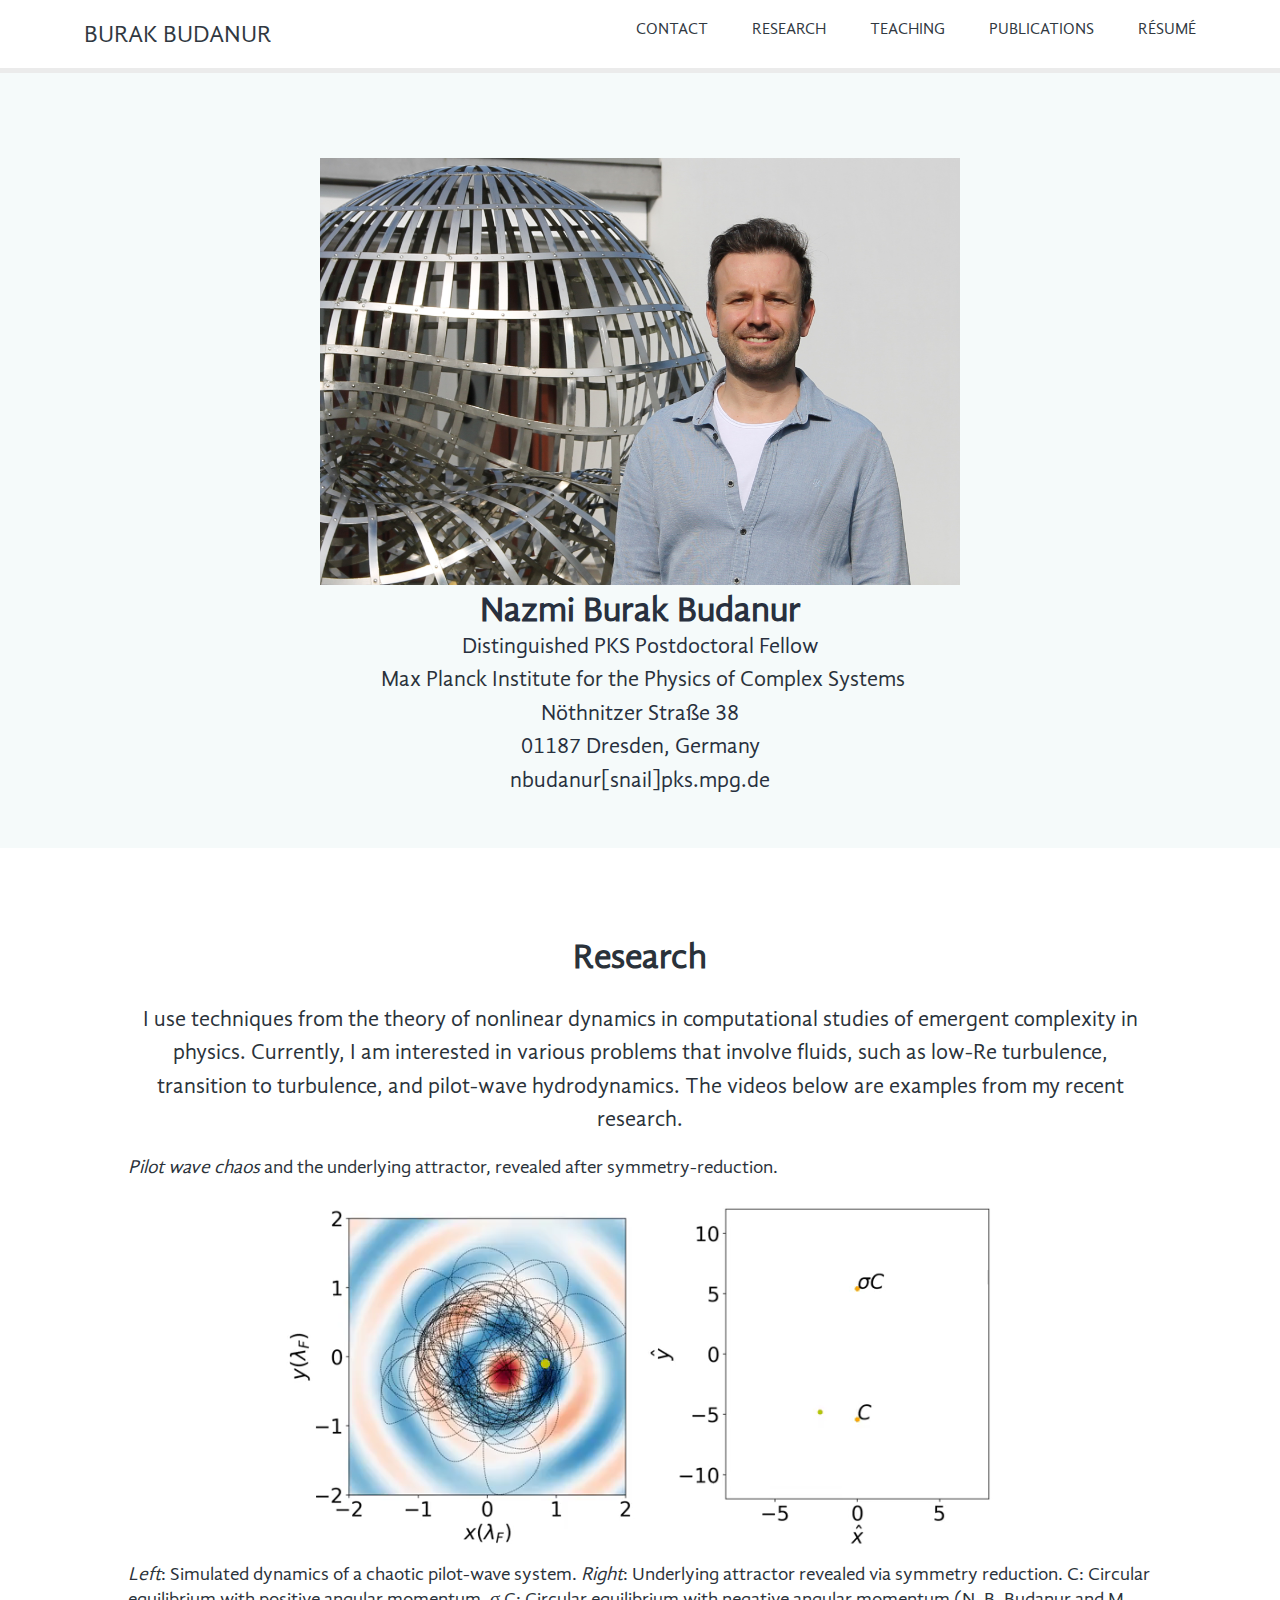
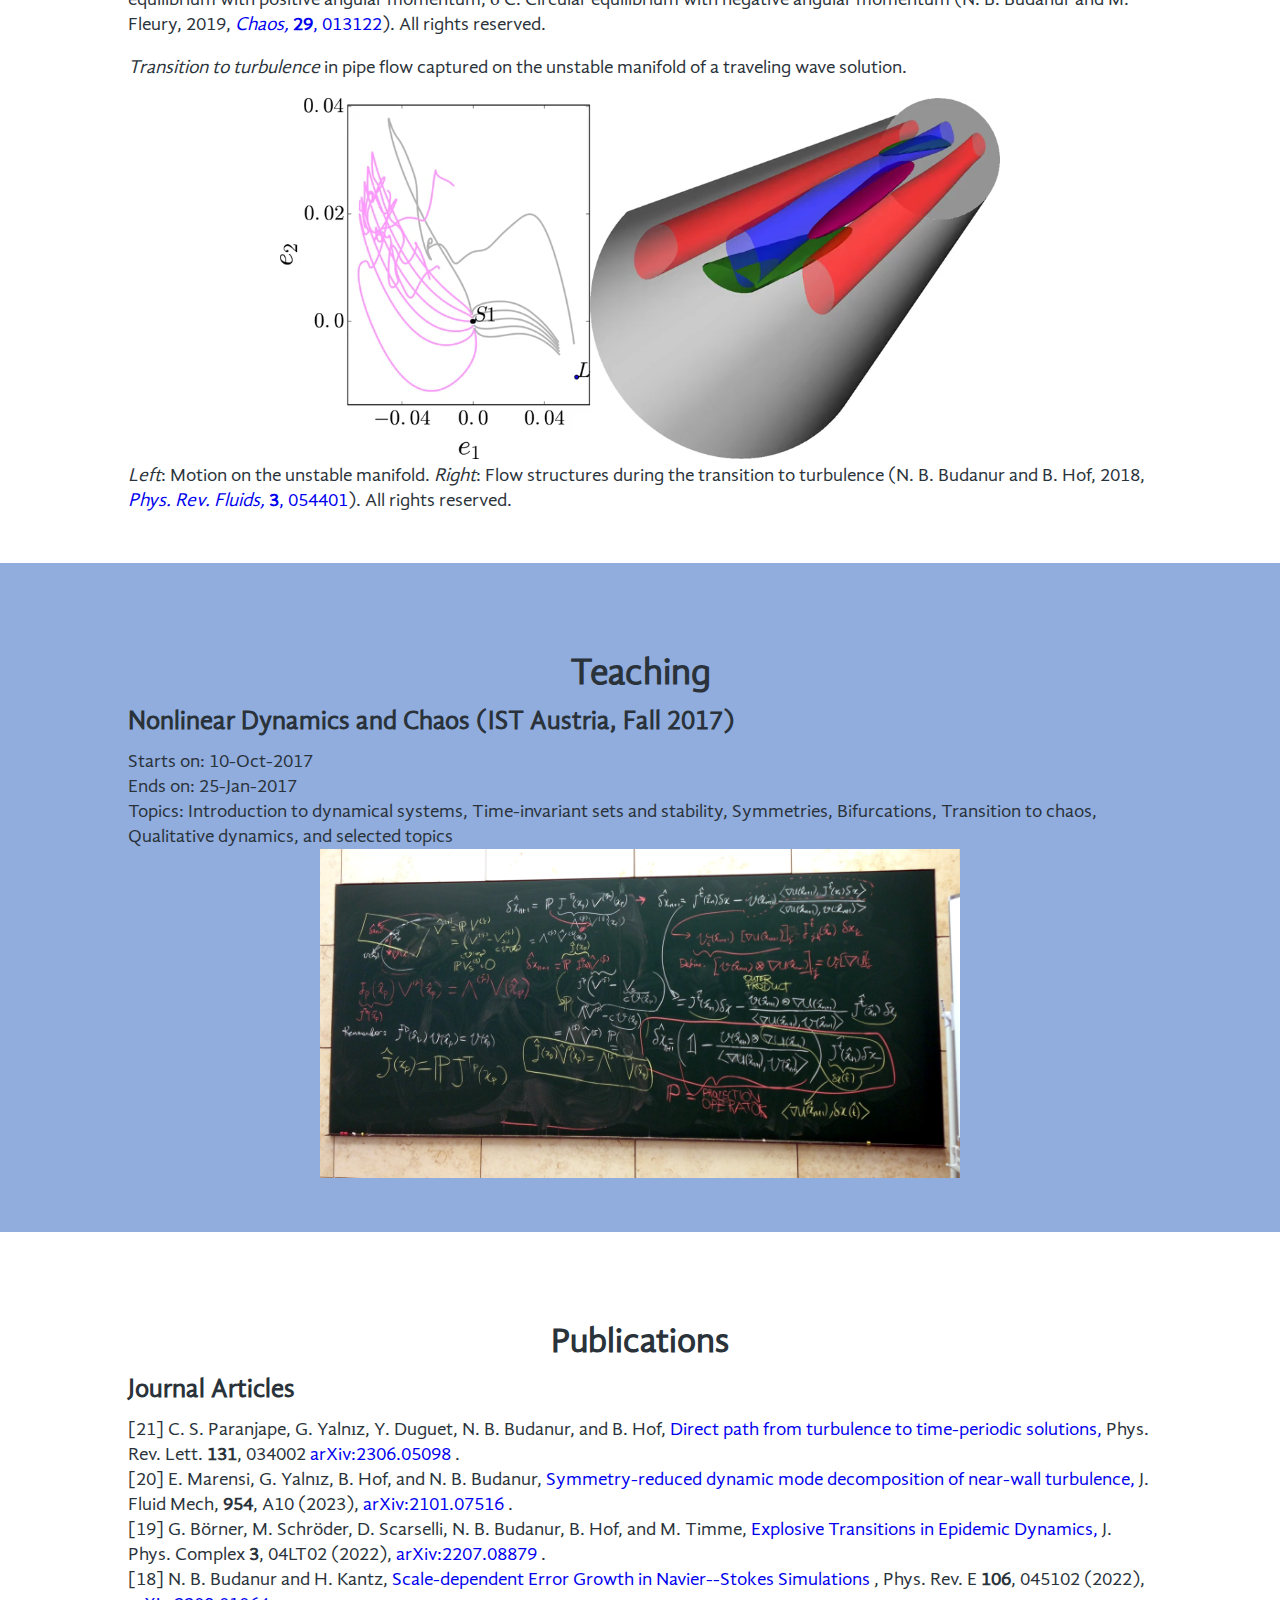
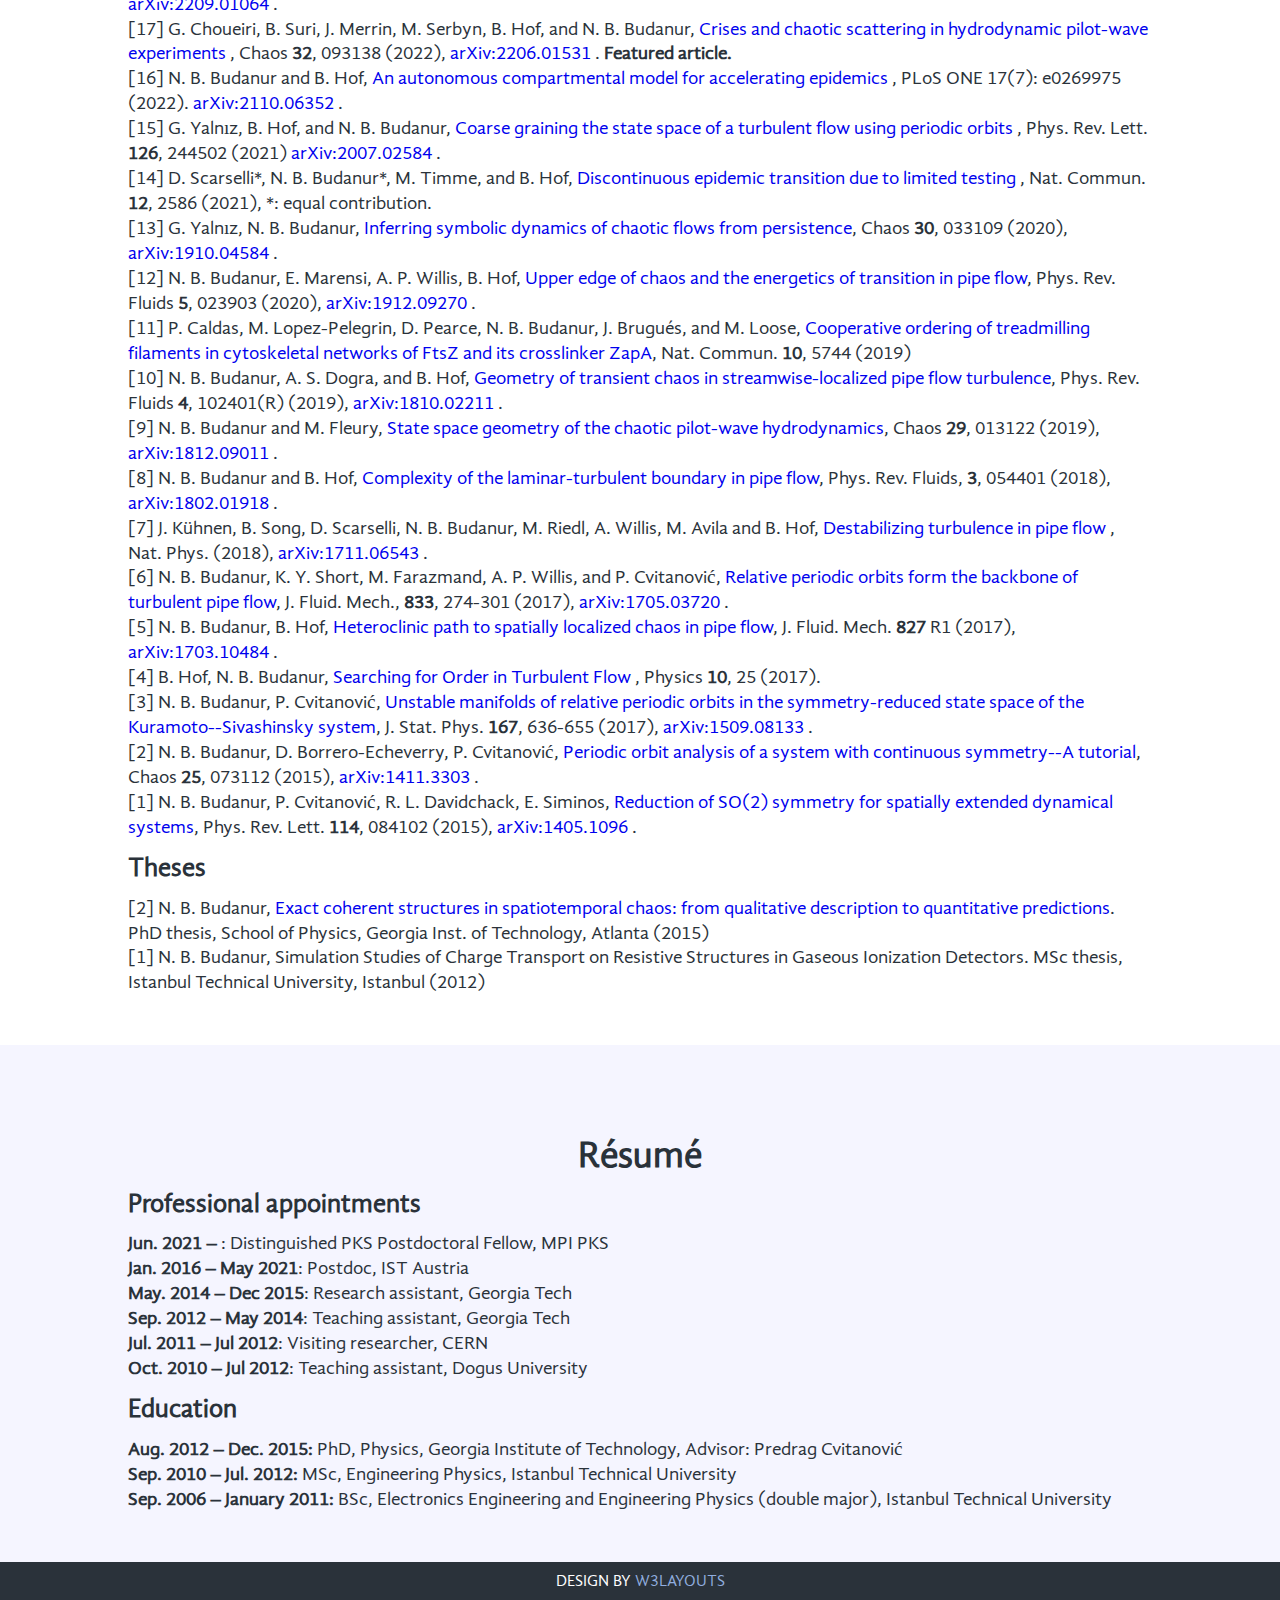
==== index.html @ 222e0229 "set image width to 50%" ====
<!--
Author: W3layouts
Author URL: http://w3layouts.com
License: Creative Commons Attribution 3.0 Unported
License URL: http://creativecommons.org/licenses/by/3.0/
-->
<!DOCTYPE HTML>
<html>
	<head>
		<title>Nazmi Burak Budanur | Home </title>
		<link href="css/style.css" rel="stylesheet" type="text/css"  media="all" />
		<link href='http://fonts.googleapis.com/css?family=Karla' rel='stylesheet' type='text/css'>
		<script type="text/javascript" src="https://ajax.googleapis.com/ajax/libs/jquery/1.9.1/jquery.min.js"></script>
		<script type="text/javascript">
		jQuery(document).ready(function($) {
			$(".scroll").click(function(event){
				event.preventDefault();
				$('html,body').animate({scrollTop:$(this.hash).offset().top},1200);
			});
		});
		</script>
	</head>
	<body>
		<!---start-wrap--->
		<!---start-header--->
	<div class="header">
		<div class="wrap">
			<!---start-logo--->
			<div class="logo">
				<a href="#">Burak Budanur</a>
			</div>
			<!---End-logo--->
			<!---start-top-nav--->
			<div class="top-nav">
				<ul>
					<li><a href="#contact" class="scroll">Contact</a></li>
					<li><a href="#research" class="scroll">Research</a></li>
					<li><a href="#teaching" class="scroll">Teaching</a></li>
					<li><a href="#publications" class="scroll">Publications</a></li>
					<li><a href="#resume" class="scroll">R&#233;sum&#233;</a></li>
				</ul>
			</div>
			<div class="clear"> </div>
			<!---End-top-nav--->
	     </div>
	</div>
		<!---End-wrap--->
	<div class="content">
		<div class="grid1" id="contact">
            <br />
            <br />
			<img width="50%" src="images/burak.png"/>
			<h3>Nazmi Burak Budanur</h3>
            <p>Distinguished PKS Postdoctoral Fellow</p>
			<p><a href="https://pks.mpg.de">
            Max Planck Institute for the Physics of Complex Systems
            </a></p>
			<p>N&ouml;thnitzer Stra&szlig;e 38</p>
			<p>01187 Dresden, Germany</p>
			<p>nbudanur[snail]pks.mpg.de</p>
		</div>
		<div class="grid2" id="research">
            <h3>Research</h3>
			<p>I use techniques from the theory of nonlinear dynamics in
            computational studies of emergent complexity in physics.
            Currently, I am interested in various problems that involve
            fluids, such as low-Re turbulence, transition to turbulence, and
            pilot-wave hydrodynamics.
            The videos below are examples from my recent research.
            </p>
            <br>
            <li><i>Pilot wave chaos</i> and the underlying attractor,
            revealed after symmetry-reduction.</li>
            <br>
            <video autoplay loop muted>
              <source src="videos/ChaosAttrSmall.mp4" type="video/mp4">
              Your browser does not support the video tag.
            </video>
            <br>
            <li><i>Left</i>: Simulated dynamics of a chaotic pilot-wave system.
               <i>Right</i>: Underlying attractor revealed via symmetry reduction.
               C: Circular equilibrium with positive angular momentum,
               &#963; C: Circular equilibrium with negative angular momentum
               (N. B. Budanur and M. Fleury, 2019,
               <a href="https://doi.org/10.1063/1.5058279">
               <i>Chaos,</i> <b>29</b>, 013122</a>). All rights reserved.</li>
            <br>
            <li><i>Transition to turbulence</i> in
            pipe flow captured on the unstable manifold of a traveling wave
            solution.</li>
            <br>
            <video autoplay loop muted>
              <source src="videos/transition.mp4" type="video/mp4">
              Your browser does not support the video tag.
            </video>
            <br>
            <li><i>Left</i>: Motion on the unstable manifold.
               <i>Right</i>: Flow structures during the transition to turbulence
               (N. B. Budanur and B. Hof, 2018,
               <a href="https://doi.org/10.1103/PhysRevFluids.3.054401">
               <i>Phys. Rev. Fluids,</i> <b>3</b>, 054401</a>). All rights reserved.</li>
        </div>
		<div class="grid3" id="teaching">
            <h3>Teaching</h3>
            <h4>Nonlinear Dynamics and Chaos (IST Austria, Fall 2017)</h4>
            <li>Starts on: 10-Oct-2017</li>
            <li>Ends on: 25-Jan-2017</li>
            <li>Topics: Introduction to dynamical systems,
            Time-invariant sets and stability, Symmetries, Bifurcations,
            Transition to chaos, Qualitative dynamics, and selected topics
            </li>
            <img src="images/board.png" />
            </div>
	    <div class="grid2" id="publications">
            <h3>Publications</h3>

	    <!-- <h4>Preprints</h4> -->

        <h4>Journal Articles</h4>

        <li>[21] C. S. Paranjape, G. Yaln&#305;z, Y. Duguet, N. B. Budanur, and B. Hof,
            <a href="https://doi.org/10.1103/PhysRevLett.131.034002"> 
                Direct path from turbulence to time-periodic solutions, 
            </a>
            Phys. Rev. Lett. <b>131</b>, 034002
            <a href="https://arxiv.org/abs/2306.05098" target="_blank">
            arXiv:2306.05098
            </a>.
        </li>

        <li>[20] E. Marensi, G. Yaln&#305;z, B. Hof, and N. B. Budanur,
            <a href="https://doi.org/10.1017/jfm.2022.1001"> 
                Symmetry-reduced dynamic mode decomposition of near-wall turbulence, 
            </a>
            J. Fluid Mech, <b>954</b>, A10 (2023),  
            <a href="https://arxiv.org/abs/2101.07516" target="_blank">
            arXiv:2101.07516
            </a>.
        </li>

        <li>[19] G. B&ouml;rner, M. Schr&ouml;der, D. Scarselli, N. B. Budanur, B. Hof, and M. Timme, 
            <a href="https://doi.org/10.1088/2632-072X/ac99cd" target="_blank">
                Explosive Transitions in Epidemic Dynamics,
            </a>
            J. Phys. Complex <b>3</b>, 04LT02 (2022),
            <a href="https://arxiv.org/abs/2207.08879" target="_blank">
                arXiv:2207.08879
            </a>.
        </li>

        <li>[18] N. B. Budanur and H. Kantz, 
            <a href="https://doi.org/10.1103/PhysRevE.106.045102" target="_blank">
                Scale-dependent Error Growth in Navier--Stokes Simulations     
            </a>, Phys. Rev. E <b>106</b>, 045102 (2022),
            <a href="https://arxiv.org/abs/2209.01064" target="_blank">
                arXiv:2209.01064
            </a>.
        </li>

        <li>[17] G. Choueiri, B. Suri, J. Merrin, M. Serbyn, B. Hof, and N. B. Budanur, 
            <a href="https://doi.org/10.1063/5.0102904"  target="_blank">
                Crises and chaotic scattering in hydrodynamic pilot-wave experiments
            </a>, Chaos <b>32</b>, 093138 (2022),
            <a href="https://arxiv.org/abs/2206.01531" target="_blank">
            arXiv:2206.01531
            </a>. <b>
                Featured article.
            </b>
        </li>

        <li>[16] N. B. Budanur and B. Hof,
            <a href="https://doi.org/10.1371/journal.pone.0269975" target="_blank">
                An autonomous compartmental model for accelerating epidemics
            </a>, PLoS ONE 17(7): e0269975 (2022).
            <a href="https://arxiv.org/abs/2110.06352" target="_blank">
            arXiv:2110.06352
            </a>.
        </li>            

        <li>[15]  G. Yaln&#305;z, B. Hof, and N. B. Budanur,
            <a href="https://doi.org/10.1103/PhysRevLett.126.244502" target="_blank">        
	        Coarse graining the state space of a turbulent flow using periodic orbits
            </a>, Phys. Rev. Lett. <b>126</b>, 244502 (2021)
            <a href="https://arxiv.org/abs/2007.02584" target="_blank">
            arXiv:2007.02584
            </a>.
        </li>

        <li>
            [14] D. Scarselli*, N. B. Budanur*, M. Timme, and B. Hof,
            <a href="https://doi.org/10.1038/s41467-021-22725-9" target="_blank">
            Discontinuous epidemic transition due to limited testing
            </a>
            ,
            Nat. Commun. <b>12</b>, 2586 (2021), *: equal contribution.
        </li>

        <li>[13] G. Yaln&#305;z, N. B. Budanur,
            <a href="https://doi.org/10.1063/1.5122969">
            Inferring symbolic dynamics of chaotic flows from persistence</a>,
            Chaos <b>30</b>, 033109 (2020),
            <a href="https://arxiv.org/abs/1910.04584" target="_blank">
            arXiv:1910.04584
            </a>.
        </li>
        <li>[12] N. B. Budanur, E. Marensi, A. P. Willis, B. Hof,
            <a href="https://doi.org/10.1103/PhysRevFluids.5.023903">
            Upper edge of chaos and the energetics of transition in pipe flow</a>,
            Phys. Rev. Fluids <b>5</b>, 023903 (2020),
            <a href="https://arxiv.org/abs/1912.09270" target="_blank">
            arXiv:1912.09270
            </a>.
        </li>
        <li>[11] P. Caldas, M. Lopez-Pelegrin, D. Pearce, N. B. Budanur, J. Brugu&eacute;s, and M. Loose,
            <a href="https://doi.org/10.1038/s41467-019-13702-4">
            Cooperative ordering of treadmilling filaments in
            cytoskeletal networks of FtsZ and its crosslinker ZapA</a>,
            Nat. Commun. <b>10</b>, 5744 (2019)
        </li>
        <li>[10] N. B. Budanur, A. S. Dogra, and B. Hof,
            <a href="https://doi.org/10.1103/PhysRevFluids.4.102401">
            Geometry of transient chaos in streamwise-localized pipe flow turbulence</a>,
            Phys. Rev. Fluids <b>4</b>, 102401(R) (2019),
            <a href="https://arxiv.org/abs/1810.02211" target="_blank">
            arXiv:1810.02211
            </a>.
        </li>
        <li>[9] N. B. Budanur and M. Fleury,
            <a href="https://doi.org/10.1063/1.5058279">
            State space geometry of the chaotic pilot-wave hydrodynamics</a>,
            Chaos <b>29</b>, 013122 (2019),
            <a href="https://arxiv.org/abs/1812.09011" target="_blank">
            arXiv:1812.09011
            </a>.
        </li>
        <li>[8] N. B. Budanur and B. Hof,
            <a href="https://doi.org/10.1103/PhysRevFluids.3.054401">
            Complexity of the laminar-turbulent boundary in pipe flow</a>,
            Phys. Rev. Fluids, <b>3</b>, 054401 (2018),
            <a href="https://arxiv.org/abs/1802.01918" target="_blank">
            arXiv:1802.01918
            </a>.
        </li>
        <li>[7] J. K&uuml;hnen, B. Song, D. Scarselli, N. B. Budanur, M. Riedl,
            A. Willis, M. Avila and B. Hof,
            <a href="http://dx.doi.org/10.1038/s41567-017-0018-3">
            Destabilizing turbulence in pipe flow
            </a>, Nat. Phys. (2018),
            <a href="https://arxiv.org/abs/1711.06543" target="_blank">
            arXiv:1711.06543
            </a>.
        </li>
        <li>[6] N. B. Budanur, K. Y. Short, M. Farazmand, A. P. Willis,
            and P. Cvitanovi&#263;,
            <a href="https://doi.org/10.1017/jfm.2017.699">
            Relative periodic orbits form the backbone of
            turbulent pipe flow</a>, J. Fluid. Mech., <b>833</b>, 274-301 (2017),
            <a href="https://arxiv.org/abs/1705.03720" target="_blank">
            arXiv:1705.03720
            </a>.
        </li>
        <li>[5] N. B. Budanur, B. Hof,
            <a href="https://doi.org/10.1017/jfm.2017.516" target="_blank">
            Heteroclinic path to spatially localized chaos in pipe flow</a>,
            J. Fluid. Mech. <b>827</b> R1
            (2017),
            <a href="https://arxiv.org/abs/1703.10484" target="_blank">
            arXiv:1703.10484
            </a>.
        </li>
        <li>[4] B. Hof, N. B. Budanur,
            <a href="https://doi.org/10.1103/physics.10.25" target="_blank">
            Searching for Order in Turbulent Flow
            </a>
            , Physics <b>10</b>, 25 (2017).
        </li>
        <li>[3] N. B. Budanur, P. Cvitanovi&#263;,
            <a href="http://dx.doi.org/10.1007/s10955-016-1672-z" target="_blank">
            Unstable manifolds of relative periodic orbits in the
            symmetry-reduced state space of the Kuramoto--Sivashinsky system</a>,
            J. Stat. Phys. <b>167</b>, 636-655 (2017),
            <a href="https://arxiv.org/abs/1509.08133" target="_blank">
            arXiv:1509.08133
            </a>.
        </li>
        <li>[2] N. B. Budanur, D. Borrero-Echeverry, P. Cvitanovi&#263;,
            <a href="http://dx.doi.org/10.1063/1.4923742" target="_blank">
            Periodic orbit analysis of a system with continuous symmetry--A
            tutorial</a>,
            Chaos <b>25</b>, 073112 (2015),
            <a href="https://arxiv.org/abs/1411.3303" target="_blank">
            arXiv:1411.3303
            </a>.
        </li>
        <li>[1] N. B. Budanur, P. Cvitanovi&#263;, R. L. Davidchack, E. Siminos,
            <a href="https://doi.org/10.1103/physrevlett.114.084102" target="_blank">
            Reduction of SO(2) symmetry for spatially extended dynamical
            systems</a>, Phys. Rev. Lett. <b>114</b>, 084102 (2015),
            <a href="https://arxiv.org/abs/1405.1096" target="_blank">
            arXiv:1405.1096
            </a>.
        </li>
        <h4>Theses</h4>
        <li>[2] N. B. Budanur,
        <a href="https://smartech.gatech.edu/handle/1853/54445" target="_blank">
        Exact coherent structures in spatiotemporal chaos:
        from qualitative description to quantitative predictions</a>. PhD thesis,
        School of Physics, Georgia Inst. of Technology, Atlanta (2015)</li>
        <li>[1] N. B. Budanur, Simulation Studies of Charge Transport on Resistive
        Structures in Gaseous Ionization Detectors. MSc thesis,
        Istanbul Technical University, Istanbul (2012)</li>
		</div>
        <div class="grid4" id="resume">
			<h3>R&#233;sum&#233;</h3>

			<h4>Professional appointments</h4>
            <li><b>Jun. 2021 &ndash; </b>: Distinguished PKS Postdoctoral Fellow, MPI PKS</li>
            <li><b>Jan. 2016 &ndash; May 2021</b>: Postdoc, IST Austria</li>
            <li><b>May. 2014 &ndash; Dec 2015</b>: Research assistant, Georgia Tech</li>
            <li><b>Sep. 2012 &ndash; May 2014</b>: Teaching assistant, Georgia Tech</li>
            <li><b>Jul. 2011 &ndash; Jul 2012</b>: Visiting researcher, CERN</li>
            <li><b>Oct. 2010 &ndash; Jul 2012</b>: Teaching assistant, Dogus University</li>

            <h4>Education</h4>
            <li><b>Aug. 2012 &ndash; Dec. 2015:</b> PhD, Physics,
            Georgia Institute of Technology, Advisor: Predrag Cvitanovi&#263;</li>
            <li><b>Sep. 2010 &ndash; Jul. 2012:</b> MSc, Engineering Physics,
            Istanbul Technical University</li>
            <li><b>Sep. 2006 &ndash; January 2011:</b> BSc, Electronics Engineering
            and Engineering Physics (double major),
            Istanbul Technical University</li>
		</div>
		<div class="footer">
			<p>Design by <a href="http://w3layouts.com/">w3layouts</a></p>
		</div>
	</div>
	</body>
</html>
---- css/style.css ----
/*---
Author: W3layouts
Author URL: http://w3layouts.com
License: Creative Commons Attribution 3.0 Unported
License URL: http://creativecommons.org/licenses/by/3.0/
--*/
/* reset */
html,body,div,span,applet,object,iframe,h1,h2,h3,h4,h5,h6,p,blockquote,pre,a,abbr,acronym,address,big,cite,code,del,dfn,em,img,ins,kbd,q,s,samp,small,strike,strong,sub,sup,tt,var,b,u,i,dl,dt,dd,ol,nav ul,nav li,fieldset,form,label,legend,table,caption,tbody,tfoot,thead,tr,th,td,article,aside,canvas,details,embed,figure,figcaption,footer,header,hgroup,menu,nav,output,ruby,section,summary,time,mark,audio,video{margin:0;padding:0;border:0;font-size:100%;vertical-align:baseline;}
article, aside, details, figcaption, figure,footer, header, hgroup, menu, nav, section {display: block;}
ol,ul{list-style:none;margin:0px;padding:0px;}
blockquote,q{quotes:none;}
blockquote:before,blockquote:after,q:before,q:after{content:'';content:none;}
table{border-collapse:collapse;border-spacing:0;}
/* start editing from here */
a{text-decoration:none;}
.txt-rt{text-align:right;}/* text align right */
.txt-lt{text-align:left;}/* text align left */
.txt-center{text-align:center;}/* text align center */
.float-rt{float:right;}/* float right */
.float-lt{float:left;}/* float left */
.clear{clear:both;}/* clear float */
.pos-relative{position:relative;}/* Position Relative */
.pos-absolute{position:absolute;}/* Position Absolute */
.vertical-base{	vertical-align:baseline;}/* vertical align baseline */
.vertical-top{	vertical-align:top;}/* vertical align top */
nav.vertical ul li{	display:block;}/* vertical menu */
nav.horizontal ul li{	display: inline-block;}/* horizontal menu */
img{max-width:100%;}
/*end reset*/
@font-face {
    font-family: 'gandhi_sansregular';
    src: url('../fonts/GandhiSans-Regular-webfont.eot');
    src: url('../fonts/GandhiSans-Regular-webfont.eot?#iefix') format('embedded-opentype'),
         url('../fonts/GandhiSans-Regular-webfont.woff') format('woff'),
         url('../fonts/GandhiSans-Regular-webfont.ttf') format('truetype'),
         url('../fonts/GandhiSans-Regular-webfont.svg#gandhi_sansregular') format('svg');
    font-weight: normal;
    font-style: normal;

}
.wrap{
	width:80%;
	margin:0 auto;
}
.content {
	margin-top: 72px;
}
/*---start-header---*/
.header{
	background: #FFFFFF;
	border-bottom: 5px solid rgba(192, 192, 192, 0.31);
	position: fixed;
	top: 0px;
	z-index: 5;
	opacity: 0.97;
	width:100%;
}
.logo{
	float:left;
}
.logo a{
	font-family: 'gandhi_sansregular';
	color: #2a323a;
	text-transform: uppercase;
	font-size: 24px;
	display: block;
	padding: 20px;
}
.top-nav{
	float:right;
}
.top-nav ul li{
	display:inline-block;
}
.top-nav ul li a{
	font-family: 'gandhi_sansregular';
	color: #2a323a;
	padding: 20px;
	display: block;
	text-transform: uppercase;
	transition: 0.5s ease;
	-o-transition: 0.5s ease;
	-webkit-transition: 0.5s ease;
}
.top-nav li.active> a, .top-nav li> a:hover {
	border-top: 0px solid #FFFFFF;
	color: #90adde;
}
/*---End-header---*/
/*---content----*/
.grid1{
	background:#F5FAFA;
	text-align:center;
	padding: 50px 0px;
}
.grid1 h3{
	font-family: 'gandhi_sansregular';
	color: #28303e;
	font-size: 2.2em;
}
.grid1 img{
	background:#fff;
	/*---padding:3px;---*/
	/*---border-radius: 50%;---*/
}
.grid1 p a,.grid1 p{
	font-family: 'gandhi_sansregular';
	color: #FFF;
	font-size: 1.4em;
	line-height: 1.5em;
}
.grid1 p{
	width: 57%;
    color: #28303e;
	margin:0 auto;
}
.grid1 p a{
	font-size: 1em;
	padding-left: 5px;
	color:#2a323a;
	transition: 0.5s ease;
	-o-transition: 0.5s ease;
	-webkit-transition: 0.5s ease;
}
.grid1 p a:hover{
	color:#FFF;
}
/*---grid2----*/
.grid2 h3{
	font-family: 'gandhi_sansregular';
	color: #2A323A;
	font-size: 2.2em;
	padding: 3% 0% 0% 0%;
}
.grid2 p{
	font-family: 'gandhi_sansregular';
    text-align: center;
	color: #2A323A;
	font-size: 1.4em;
	line-height: 1.5em;
	padding: 2% 10% 0% 10%;
}
.grid2{
	text-align:center;
	padding: 50px 0px;
}
.grid2 li{
	font-family: 'gandhi_sansregular';
    text-align: left;
    list-style-type: none;
	color: #2A323A;
	font-size: 1.2em;
	line-height: 1.3em;
	padding: 0% 10% 0% 10%;
}
.grid2 h4{
	font-family: 'gandhi_sansregular';
	text-align: left;
    color: #2A323A;
	font-size: 1.6em;
	padding: 1% 10% 1% 10%;
}
.grid2 video{
    width: 75%;
    max-width: 720px;
}

/*----grid3-----*/
.grid3{
	background:#90adde;
	padding: 50px 0px;
}
.grid3{
	text-align: center;
	width: 100%;
	margin: 0 auto;
}
.grid3 h3{
	font-family: 'gandhi_sansregular';
	color: #2A323A;
	font-size: 2.3em;
	padding: 3% 0% 0% 0%;
}
.grid3 h4{
	font-family: 'gandhi_sansregular';
	text-align: left;
    color: #2A323A;
	font-size: 1.6em;
	padding: 1% 10% 1% 10%;
}
.grid3 li{
	font-family: 'gandhi_sansregular';
    text-align: left;
 	color: #2A323A;
	font-size: 1.2em;
	line-height: 1.3em;
	padding: 0% 10% 0% 10%;
}
.grid3 li a{
	font-size: 1em;
	padding-left: 5px;
	color:#2a323a;
	transition: 0.5s ease;
	-o-transition: 0.5s ease;
	-webkit-transition: 0.5s ease;
}
.grid3 li a:hover{
	color:#FFF;
}
.grid3 img{
	background:#fff;
	padding:0%;
    width: 50%;
	/*---border-radius: 50%;---*/
}

/*----grid4-----*/
.grid4{
	background:#F5F5FF;
	padding: 50px 0px;
}
.grid4{
	text-align: center;
	width: 100%;
	margin: 0 auto;
}
.grid4 h3{
	font-family: 'gandhi_sansregular';
	color: #2A323A;
	font-size: 2.3em;
	padding: 3% 0% 0% 0%;
}
.grid4 h4{
	font-family: 'gandhi_sansregular';
	text-align: left;
    color: #2A323A;
	font-size: 1.6em;
	padding: 1% 10% 1% 10%;
}
.grid4 li{
	font-family: 'gandhi_sansregular';
    text-align: left;
 	color: #2A323A;
	font-size: 1.2em;
	line-height: 1.3em;
	padding: 0% 10% 0% 10%;
}
.grid4 li a{
	font-size: 1em;
	padding-left: 5px;
	color:#2a323a;
	transition: 0.5s ease;
	-o-transition: 0.5s ease;
	-webkit-transition: 0.5s ease;
}
.grid4 li a:hover{
	color:#FFF;
}
/*----twiiter-box----*/
.twiiter-box{
	padding: 50px 0px;
	text-align:center;
}
.twiiter-box p{
	font-family: 'gandhi_sansregular';
	color: #2A323A;
	font-size: 1em;
	line-height: 1.8em;
	padding-bottom: 20px;
	font-size: 1.2em;
}
.twiiter-box p a{
	color:#90adde;
	transition: 0.5s ease;
	-o-transition: 0.5s ease;
	-webkit-transition: 0.5s ease;
	font-size: 1.1em;
}
.twiiter-box p a:hover{
	color:#2A323A;
}
/*---contact----*/
.contact{
	background: #90adde;
	text-align: center;
	padding: 50px 0px;
}
.contact h3{
	font-family: 'gandhi_sansregular';
	color: #FFF;
	font-size: 2.2em;
	padding-bottom: 4px;
}
.contact input[type="text"]{
	width: 40%;
	display: inline-block;
	padding: 10px;
	margin: 20px 9px;
	font-family: 'gandhi_sansregular';
	color: #2A323A;
	font-size: 1em;
	outline: none;
}
.contact textarea{
	width: 83%;
	margin: 0 auto;
	display: block;
	padding: 10px;
	margin-bottom: 20px;
	height: 120px;
	font-family: 'gandhi_sansregular';
	color: #2A323A;
	font-size: 1em;
	outline: none;
}
.contact p{
	font-family: 'gandhi_sansregular';
	color: #FFF;
	font-size: 1em;
	line-height: 1.8em;
	margin-bottom: 3px;
}
.contact input[type="submit"]{
	font-family: 'gandhi_sansregular';
	color: #FFFFFF;
	margin-top: 12px;
	background: #2A323A;
	display: block;
	padding: 12px 0px;
	text-transform: uppercase;
	font-size: 0.875em;
	transition: 0.5s ease;
	-o-transition: 0.5s ease;
	-webkit-transition: 0.5s ease;
	border: none;
	width: 84.3%;
	margin: 0 auto;
	outline: none;
}
.contact input[type="submit"]:hover{
	background: #fff;
	color:#2A323A;
	cursor:pointer;
}
.catch-me{
	text-align:center;
	padding: 50px 0px;
}
.catch-me ul li{
	display:inline-block;
}
.catch-me h3{
	font-family: 'gandhi_sansregular';
	color: #2A323A;
	font-size: 2.2em;
	padding-bottom: 12px;
	text-transform: uppercase;
}
.catch-me p{
	font-family: 'gandhi_sansregular';
	color: #2A323A;
	font-size: 1em;
	line-height: 1.8em;
	width: 51%;
	margin: 0 auto;
	padding-bottom: 22px;
}
.catch-me ul li a{
	display: block;
	margin: 0px 5px;
}
.catch-me ul li a img{
	border-radius: 50%;
}
/*----footer----*/
.footer{
	text-align:center;
	padding:10px;
	background: #2A323A;
}
.footer p{
	font-family: 'gandhi_sansregular';
	color: #FFF;
	font-size: 1em;
	text-transform: uppercase;
}
.footer p a{
	color:#90adde;
	transition: 0.5s ease;
	-o-transition: 0.5s ease;
	-webkit-transition: 0.5s ease;
}
.footer p a:hover{
	color:#fff;
}
/*----responsive design----*/
@media only screen and (max-width: 1366px) and (min-width: 1280px) {
	.wrap{
		width:90%;
	}
	.grid3-content {
		width: 76%;
	}
}
@media only screen and (max-width: 1280px) and (min-width: 1024px) {
	.wrap{
		width:90%;
	}
	.grid3-content {
		width: 76%;
	}
	.contact input[type="text"] {
		width: 39.5%;
	}
}
@media only screen and (max-width: 1024px) and (min-width: 768px) {
	.wrap{
		width:90%;
	}
	.grid3-content {
		width: 83%;
	}
	.grid3-header {
		width: 81%;
	}
	.contact input[type="text"] {
		width: 39%;
	}
	.contact input[type="submit"] {
		width:85%;
	}
	.catch-me p {
		width:70%;
	}
	.grid2 ul li {
		width: 174px;
	}
	.grid1 p {
		width: 77%;
	}
}
@media only screen and (max-width: 768px) and (min-width: 640px) {
	.wrap{
		width:90%;
	}
	.grid3-content {
		width: 83%;
	}
	.grid3-header {
		width: 81%;
	}
	.contact input[type="text"] {
		width: 38%;
	}
	.contact input[type="submit"] {
		width: 86%;
	}
	.catch-me p {
		width:70%;
	}
	.grid2 ul li {
		width: 160px;
	}
	.grid1 p {
		width: 77%;
	}
	.grid2 ul li a {
		padding: 8px 23px;
	}
	.grid3-right {
		width: 55%;
	}
	.catch-me ul li a {
		display: block;
		margin: 0px 10px;
	}
	.grid1 p a, .grid1 p,.grid2 p,.grid3 p{
		font-size:1.2em;
	}
	.grid3-header h3 {
		font-size: 2em;
	}
}
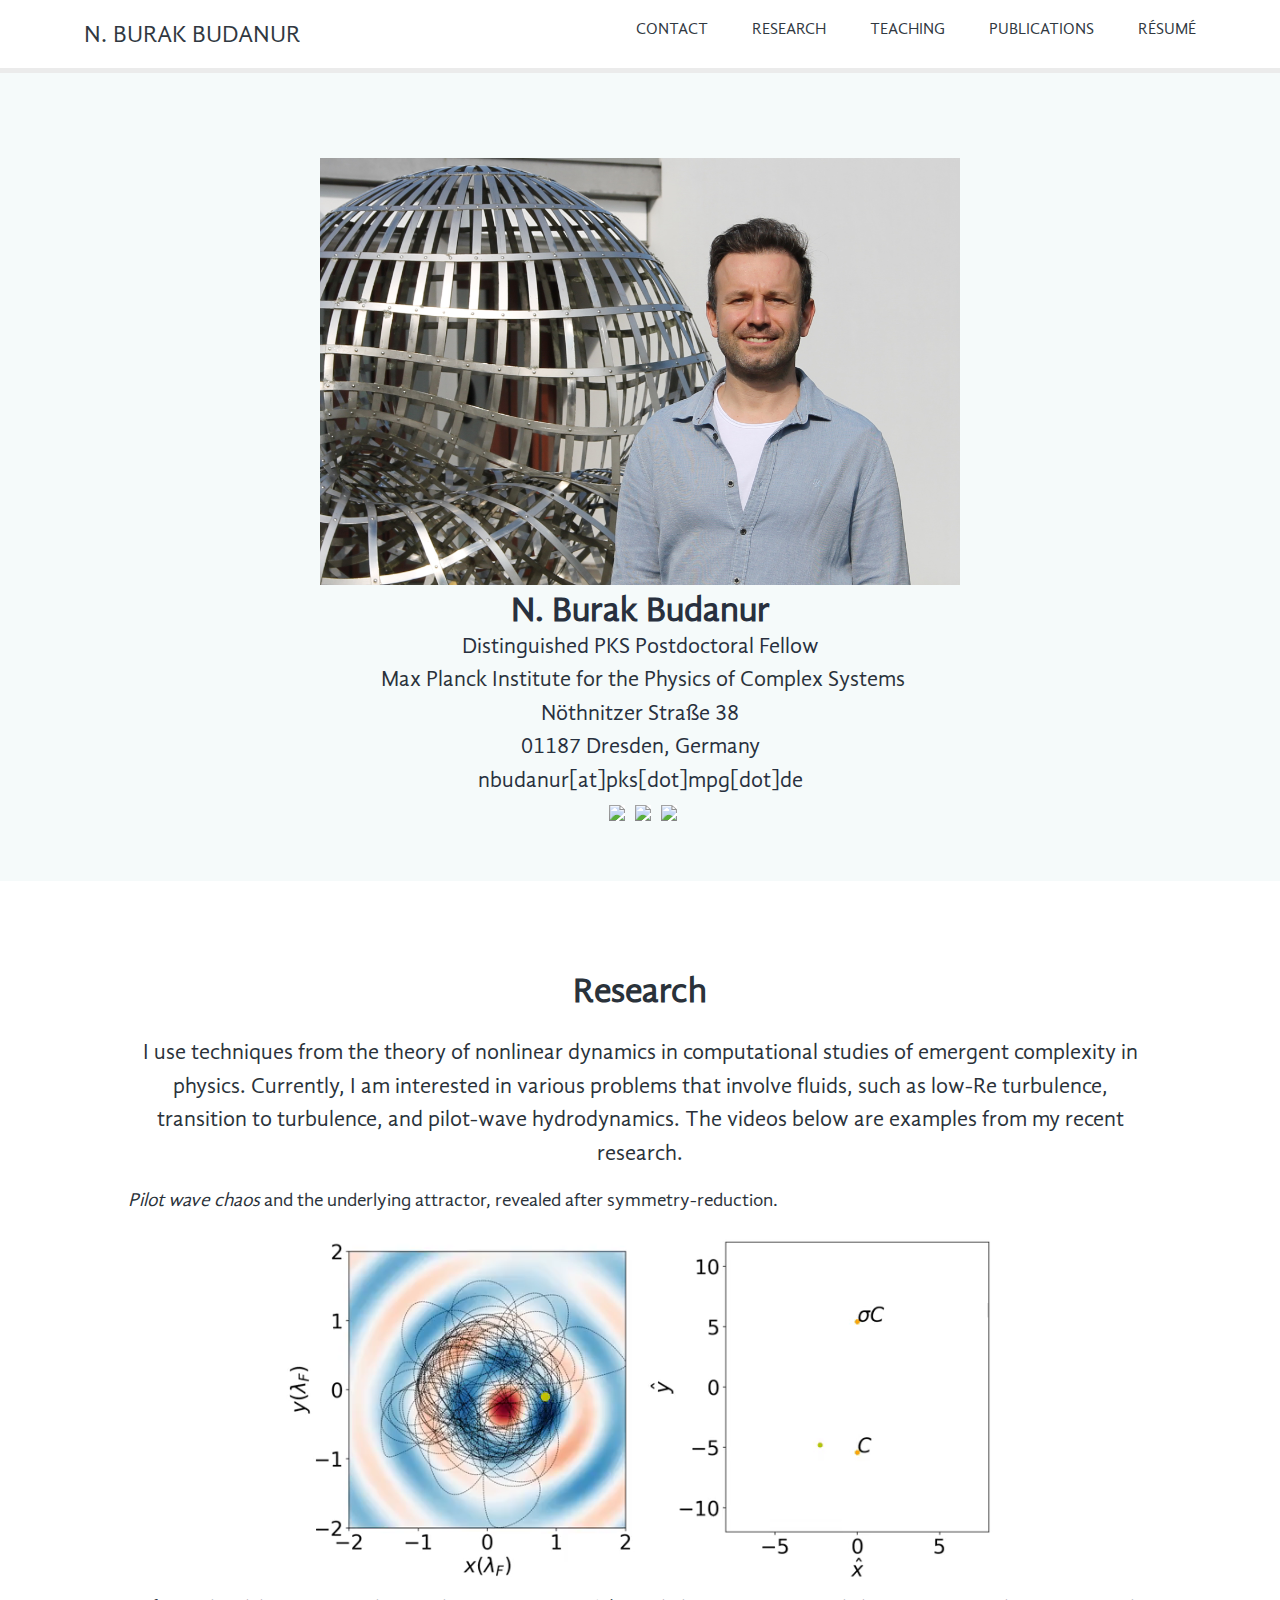
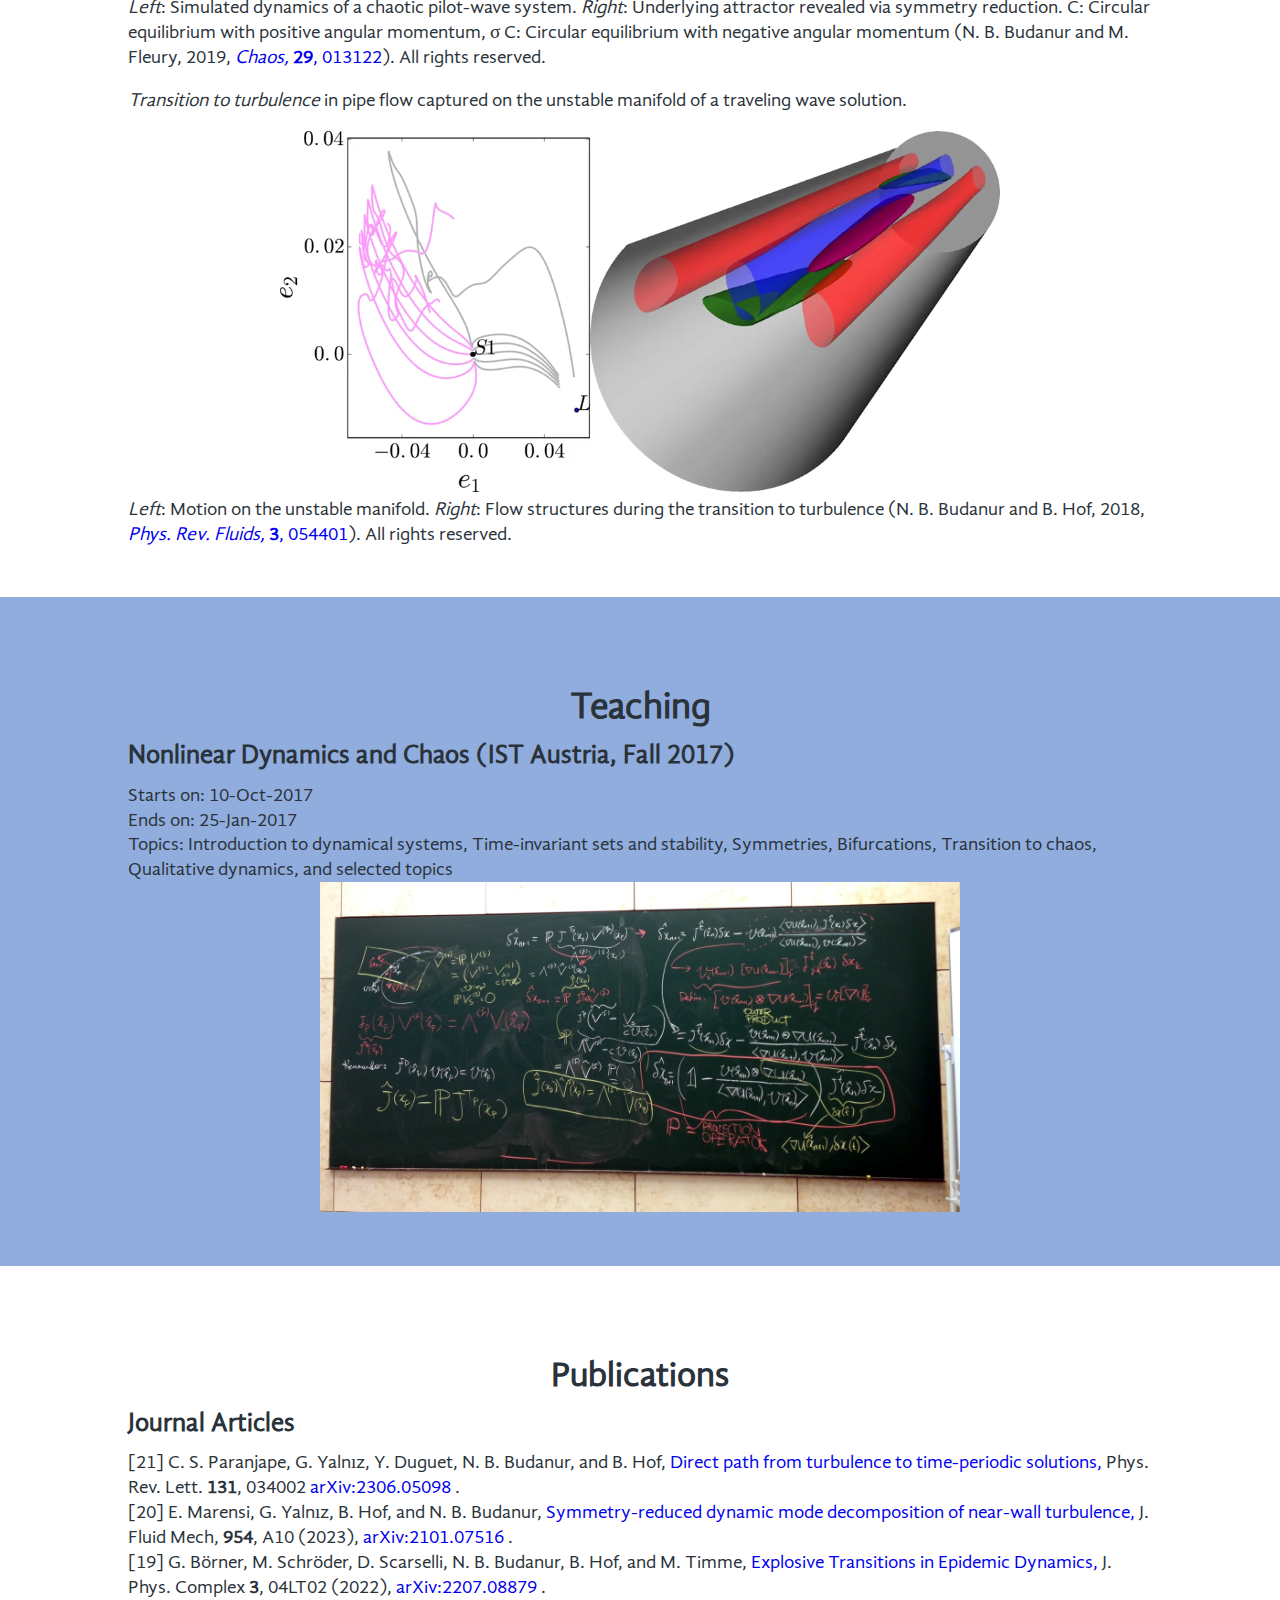
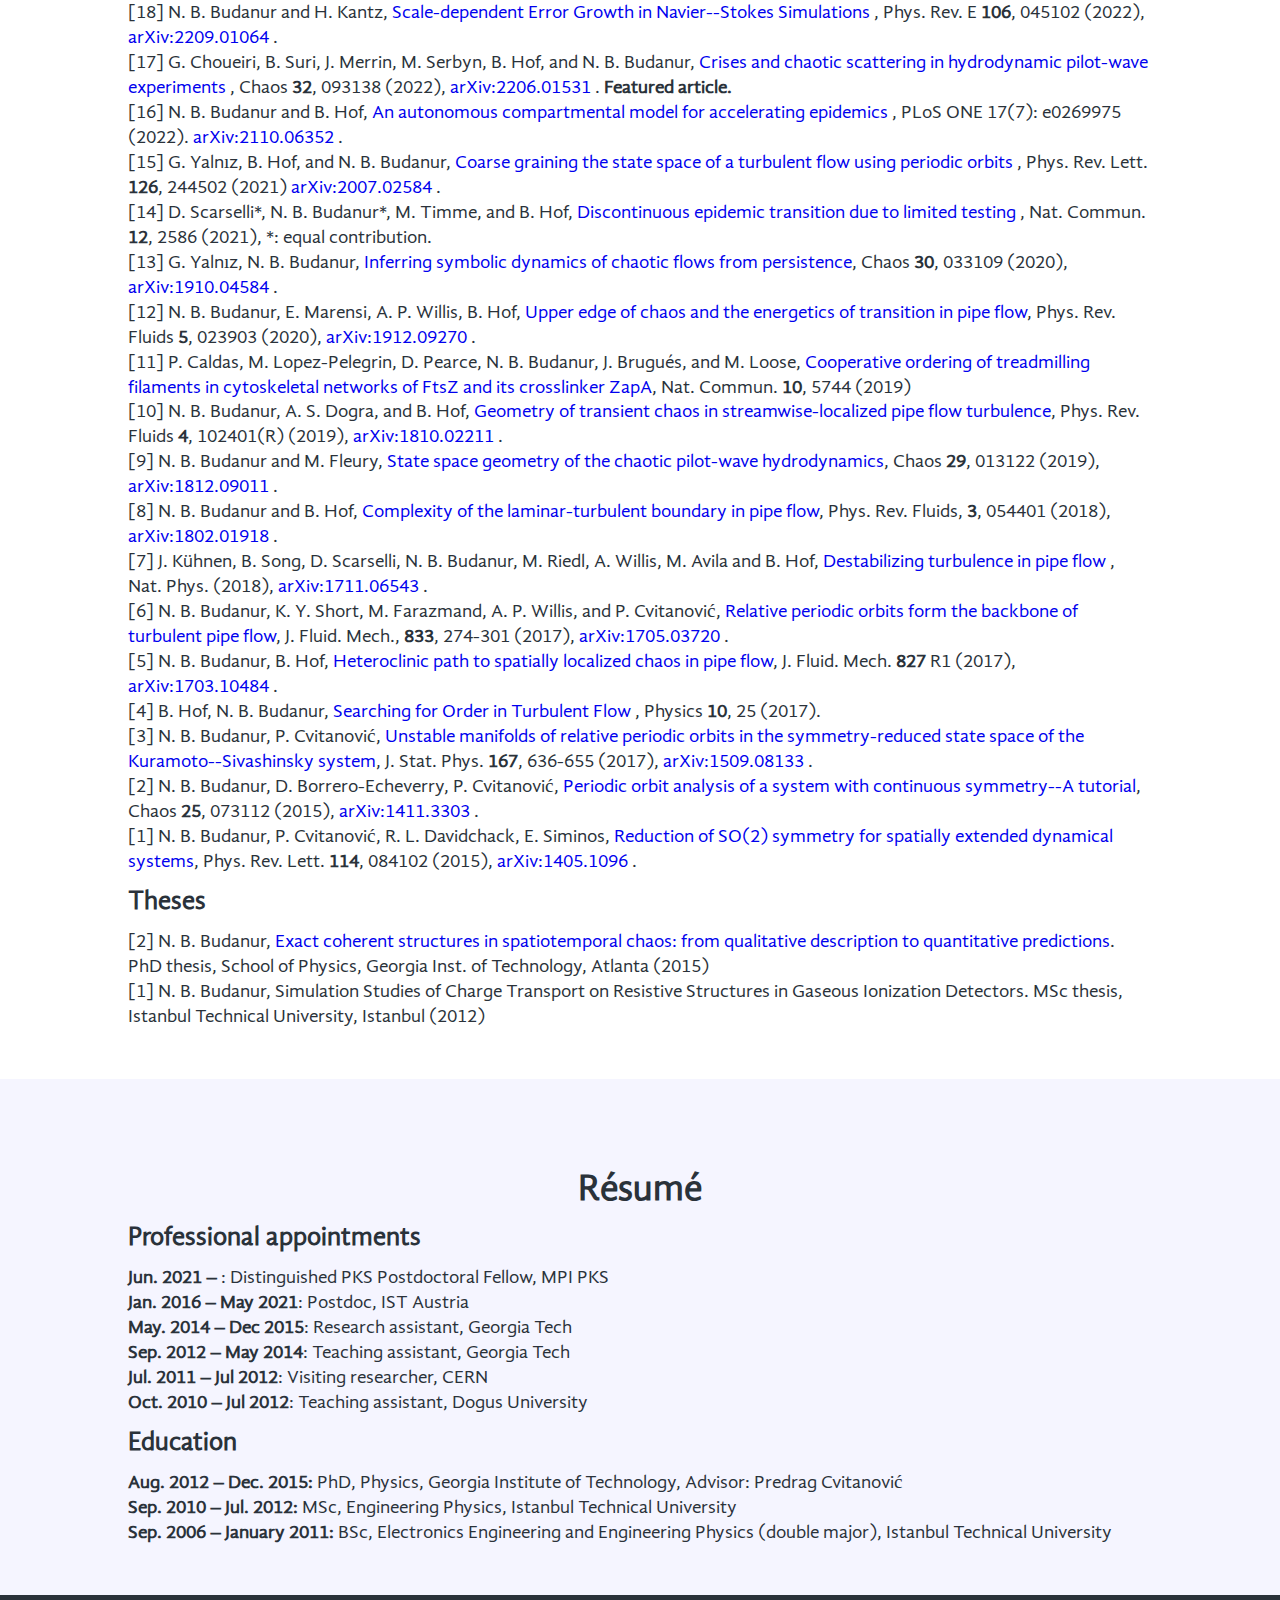
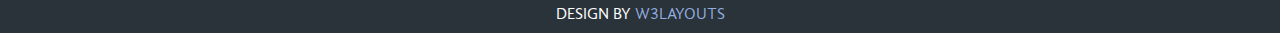
==== commit 0fdd6f3d: "added links to my public profiles" ====
--- a/index.html
+++ b/index.html
@@ -7,7 +7,7 @@
 <!DOCTYPE HTML>
 <html>
 	<head>
-		<title>Nazmi Burak Budanur | Home </title>
+		<title>N. Burak Budanur | Home </title>
 		<link href="css/style.css" rel="stylesheet" type="text/css"  media="all" />
 		<link href='http://fonts.googleapis.com/css?family=Karla' rel='stylesheet' type='text/css'>
 		<script type="text/javascript" src="https://ajax.googleapis.com/ajax/libs/jquery/1.9.1/jquery.min.js"></script>
@@ -27,7 +27,7 @@
 		<div class="wrap">
 			<!---start-logo--->
 			<div class="logo">
-				<a href="#">Burak Budanur</a>
+				<a href="#">N. Burak Budanur</a>
 			</div>
 			<!---End-logo--->
 			<!---start-top-nav--->
@@ -50,14 +50,25 @@
             <br />
             <br />
 			<img width="50%" src="images/burak.png"/>
-			<h3>Nazmi Burak Budanur</h3>
+			<h3>N. Burak Budanur</h3>
             <p>Distinguished PKS Postdoctoral Fellow</p>
 			<p><a href="https://pks.mpg.de">
             Max Planck Institute for the Physics of Complex Systems
             </a></p>
 			<p>N&ouml;thnitzer Stra&szlig;e 38</p>
 			<p>01187 Dresden, Germany</p>
-			<p>nbudanur[snail]pks.mpg.de</p>
+			<p>nbudanur[at]pks[dot]mpg[dot]de</p>
+            <p>
+                <a href="https://www.linkedin.com/in/burakbudanur">
+                    <img width="5%" src="images/linkedin-icon.png">
+                </a>
+                <a href="https://github.com/burakbudanur">
+                    <img width="5%" src="images/github-icon.png">
+                </a>
+                <a href="https://scholar.google.com/citations?user=1r_clIoAAAAJ&hl=en">
+                    <img width="5%" src="images/scholar-icon.png">
+                </a>
+            </p>
 		</div>
 		<div class="grid2" id="research">
             <h3>Research</h3>
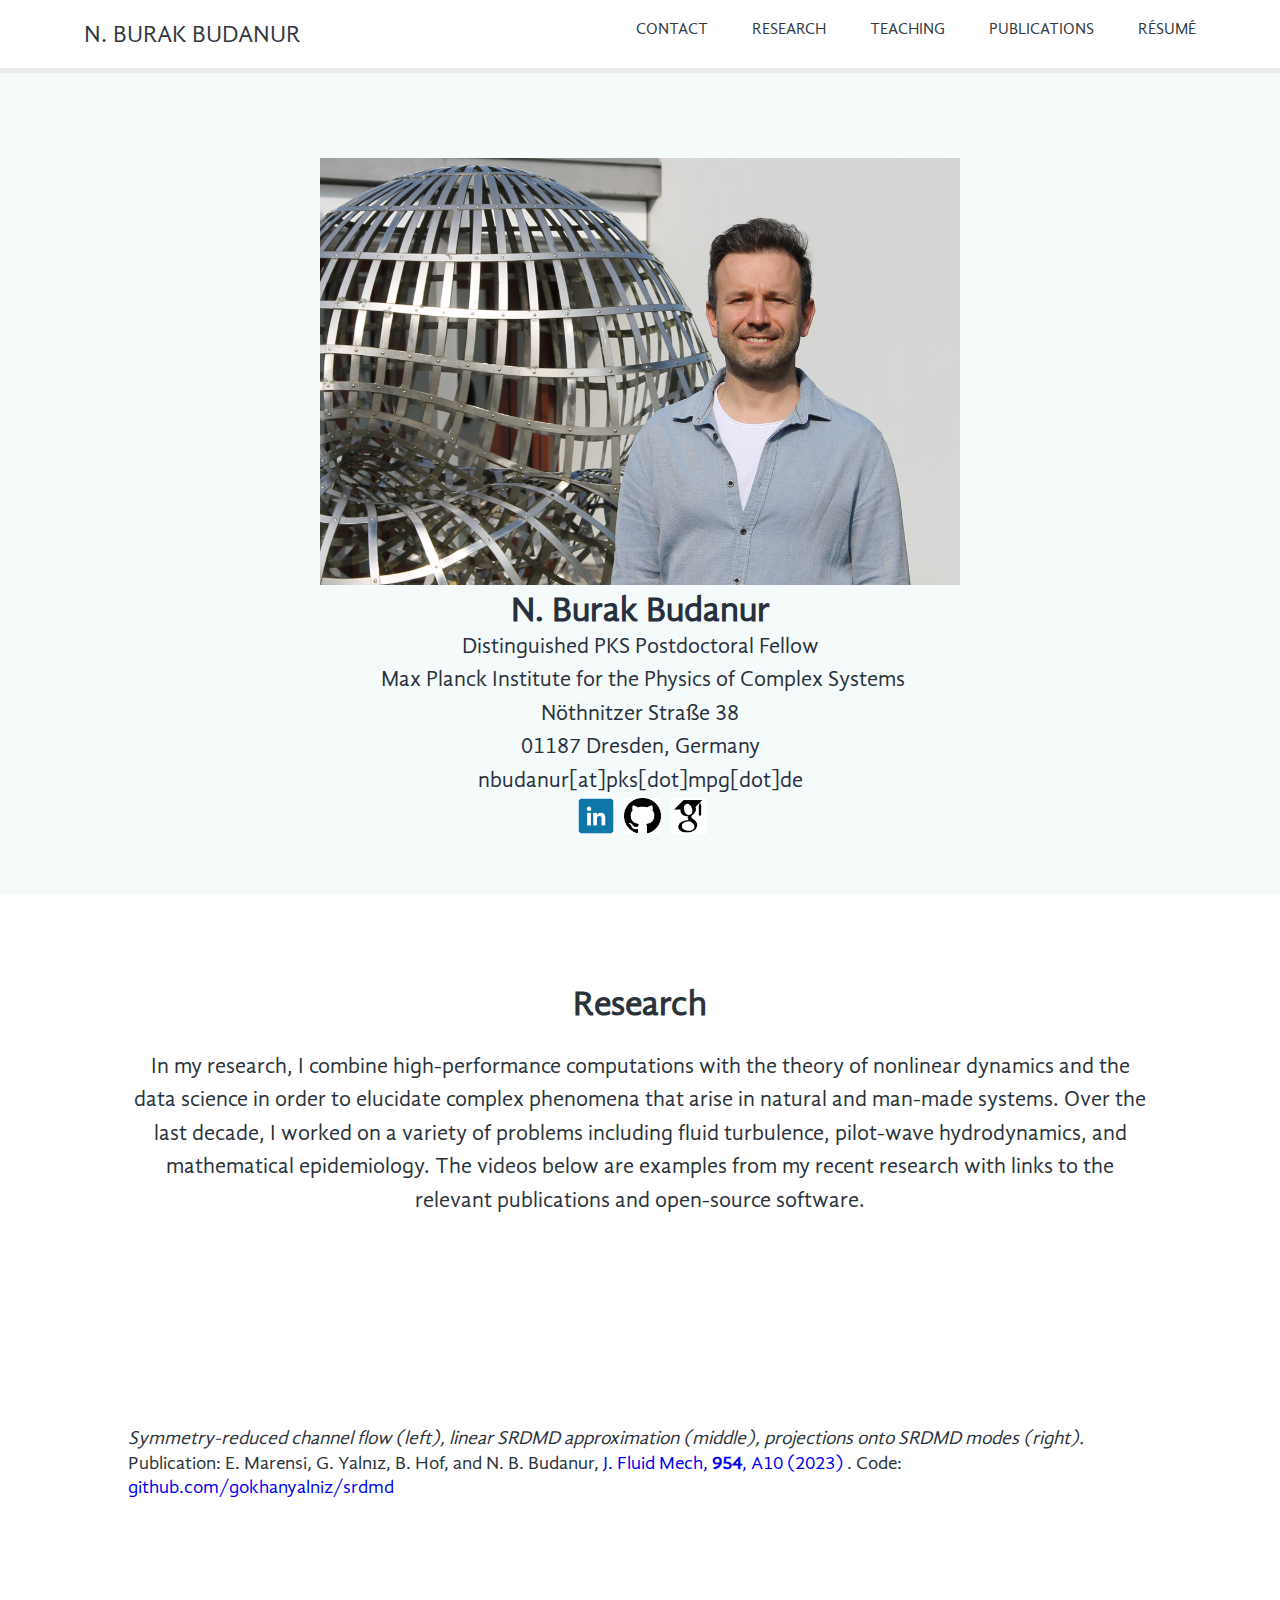
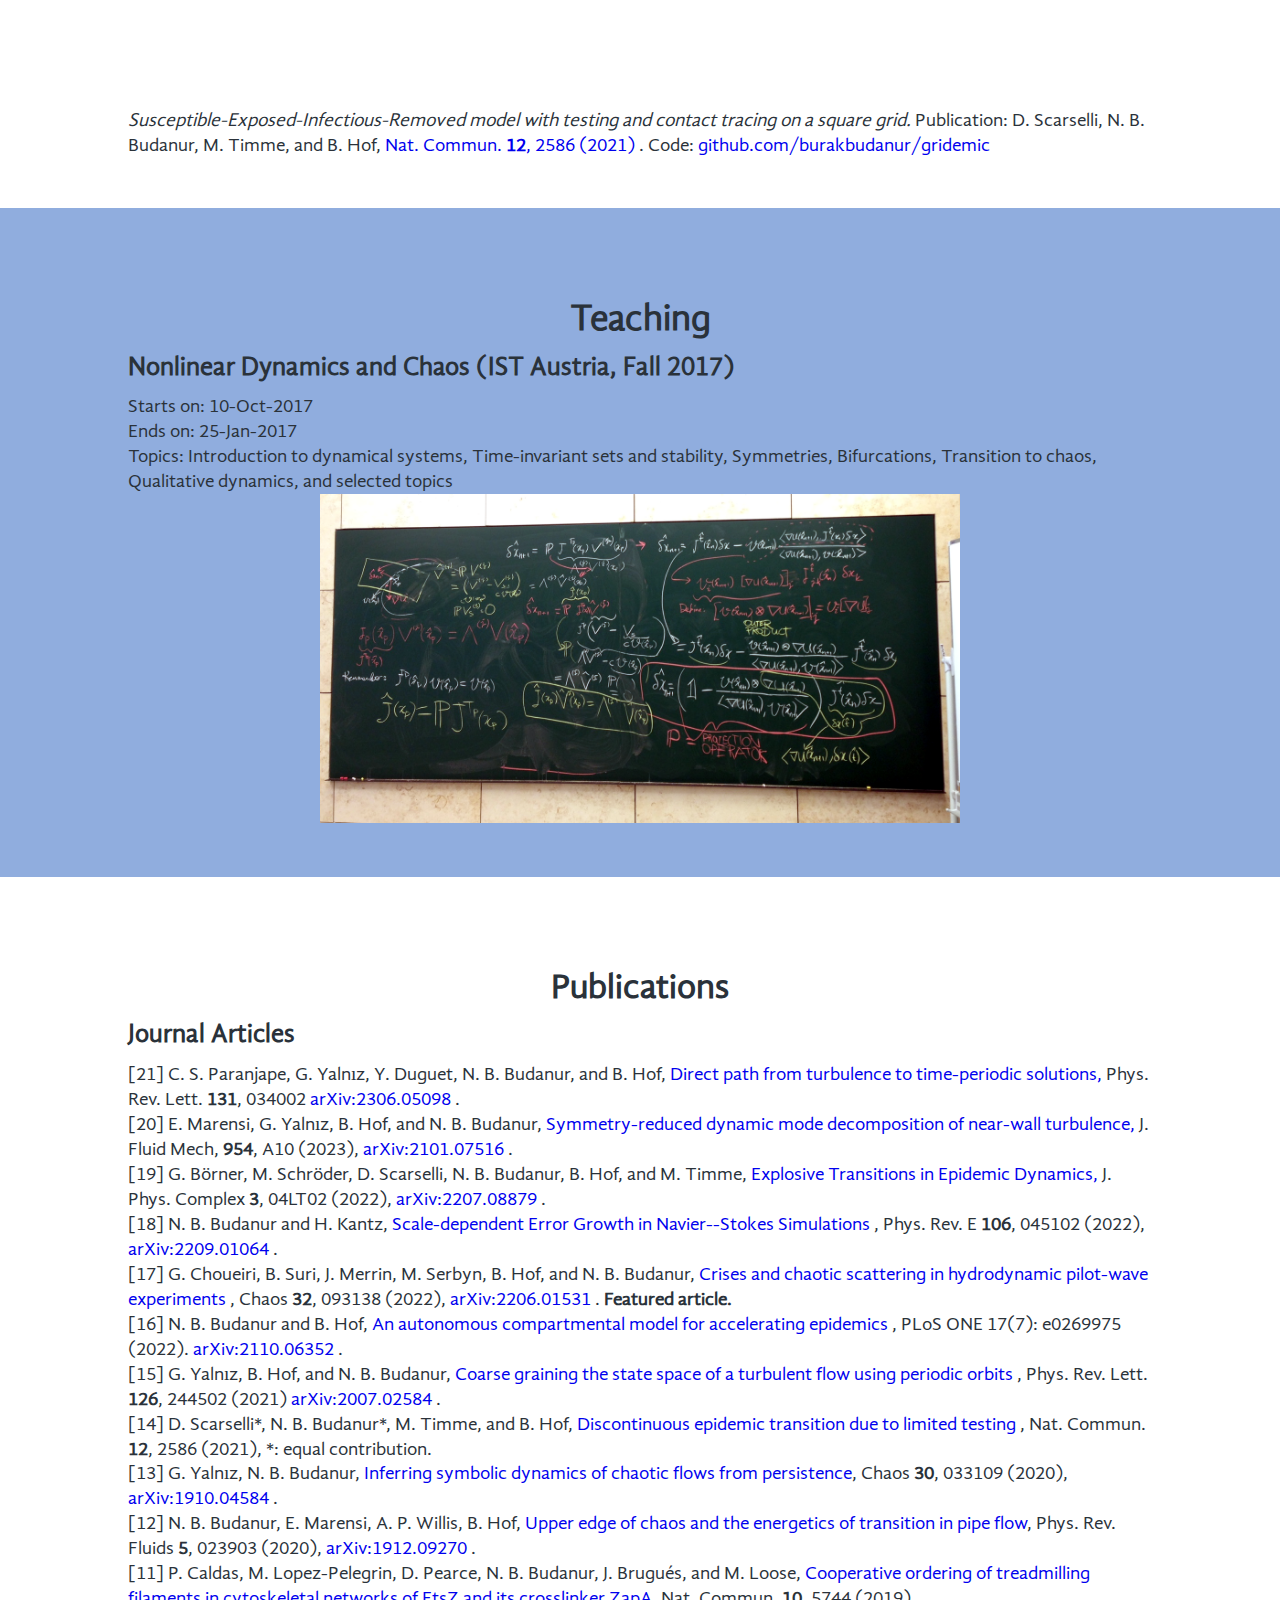
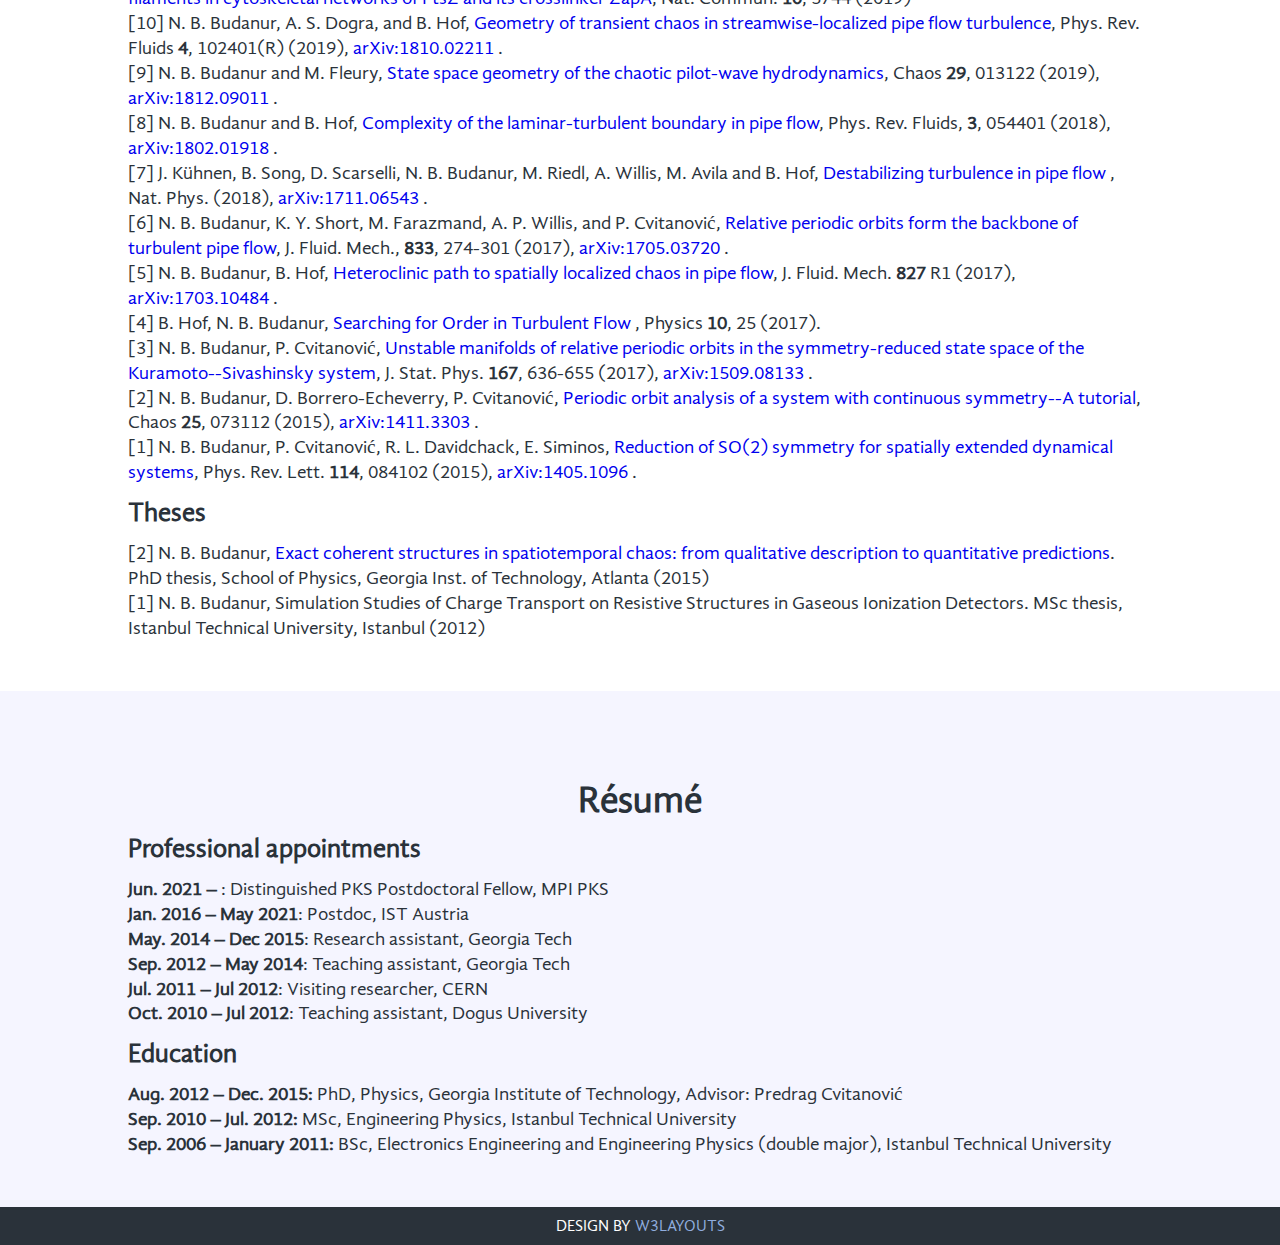
==== commit ae0677f1: "updated the research section" ====
--- a/index.html
+++ b/index.html
@@ -72,29 +72,63 @@
 		</div>
 		<div class="grid2" id="research">
             <h3>Research</h3>
-			<p>I use techniques from the theory of nonlinear dynamics in
-            computational studies of emergent complexity in physics.
-            Currently, I am interested in various problems that involve
-            fluids, such as low-Re turbulence, transition to turbulence, and
-            pilot-wave hydrodynamics.
-            The videos below are examples from my recent research.
+			<p>
+                In my research, I combine high-performance computations with the
+                theory of nonlinear dynamics and the data science in order to
+                elucidate complex phenomena that arise in natural and man-made
+                systems. Over the last decade, I worked on a variety of problems
+                including fluid turbulence, pilot-wave hydrodynamics, and
+                mathematical epidemiology. The videos below are examples from my
+                recent research with links to the relevant publications and
+                open-source software.
             </p>
-            <br>
-            <li><i>Pilot wave chaos</i> and the underlying attractor,
-            revealed after symmetry-reduction.</li>
+            <br><br><br>
+            <video autoplay loop muted>
+                <source src="videos/sdns-srdmd-projections.mp4" type="video/mp4">
+                Your browser does not support the video tag.
+            </video>            
+              <br>
+              <li><i>Symmetry-reduced channel flow (left), linear SRDMD approximation (middle), projections onto SRDMD modes (right).</i>
+                  Publication: E. Marensi, G. Yaln&#305;z, B. Hof, and N. B. Budanur,
+                  <a href="https://doi.org/10.1017/jfm.2022.1001"> 
+                    J. Fluid Mech, <b>954</b>, A10 (2023) 
+                  </a>.
+              Code: <a href="https://github.com/gokhanyalniz/srdmd" target="_blank">
+                github.com/gokhanyalniz/srdmd
+                </a>
+            </li>
+            <br><br><br>
+            <video autoplay loop muted>
+              <source src="videos/SEIIRT.mp4" type="video/mp4">
+              Your browser does not support the video tag.
+            </video>            
+            <br>
+            <li><i>Susceptible-Exposed-Infectious-Removed model with testing and 
+                contact tracing on a square grid.</i>
+                Publication: D. Scarselli, N. B. Budanur, M. Timme, and B. Hof,
+            <a href="https://doi.org/10.1038/s41467-021-22725-9" target="_blank">
+                Nat. Commun. <b>12</b>, 2586 (2021)
+            </a>.
+            Code: <a href="https://github.com/burakbudanur/gridemic" target="_blank">
+                github.com/burakbudanur/gridemic
+            </a>
+            <!-- </li>
             <br>
             <video autoplay loop muted>
               <source src="videos/ChaosAttrSmall.mp4" type="video/mp4">
               Your browser does not support the video tag.
             </video>
             <br>
+            <li><i>Pilot wave chaos</i> and the underlying attractor,
+                revealed after symmetry-reduction.</li>    
             <li><i>Left</i>: Simulated dynamics of a chaotic pilot-wave system.
                <i>Right</i>: Underlying attractor revealed via symmetry reduction.
                C: Circular equilibrium with positive angular momentum,
                &#963; C: Circular equilibrium with negative angular momentum
                (N. B. Budanur and M. Fleury, 2019,
                <a href="https://doi.org/10.1063/1.5058279">
-               <i>Chaos,</i> <b>29</b>, 013122</a>). All rights reserved.</li>
+               <i>Chaos,</i> <b>29</b>, 013122</a>). All rights reserved.
+            </li>
             <br>
             <li><i>Transition to turbulence</i> in
             pipe flow captured on the unstable manifold of a traveling wave
@@ -109,7 +143,7 @@
                <i>Right</i>: Flow structures during the transition to turbulence
                (N. B. Budanur and B. Hof, 2018,
                <a href="https://doi.org/10.1103/PhysRevFluids.3.054401">
-               <i>Phys. Rev. Fluids,</i> <b>3</b>, 054401</a>). All rights reserved.</li>
+               <i>Phys. Rev. Fluids,</i> <b>3</b>, 054401</a>). All rights reserved.</li> -->
         </div>
 		<div class="grid3" id="teaching">
             <h3>Teaching</h3>
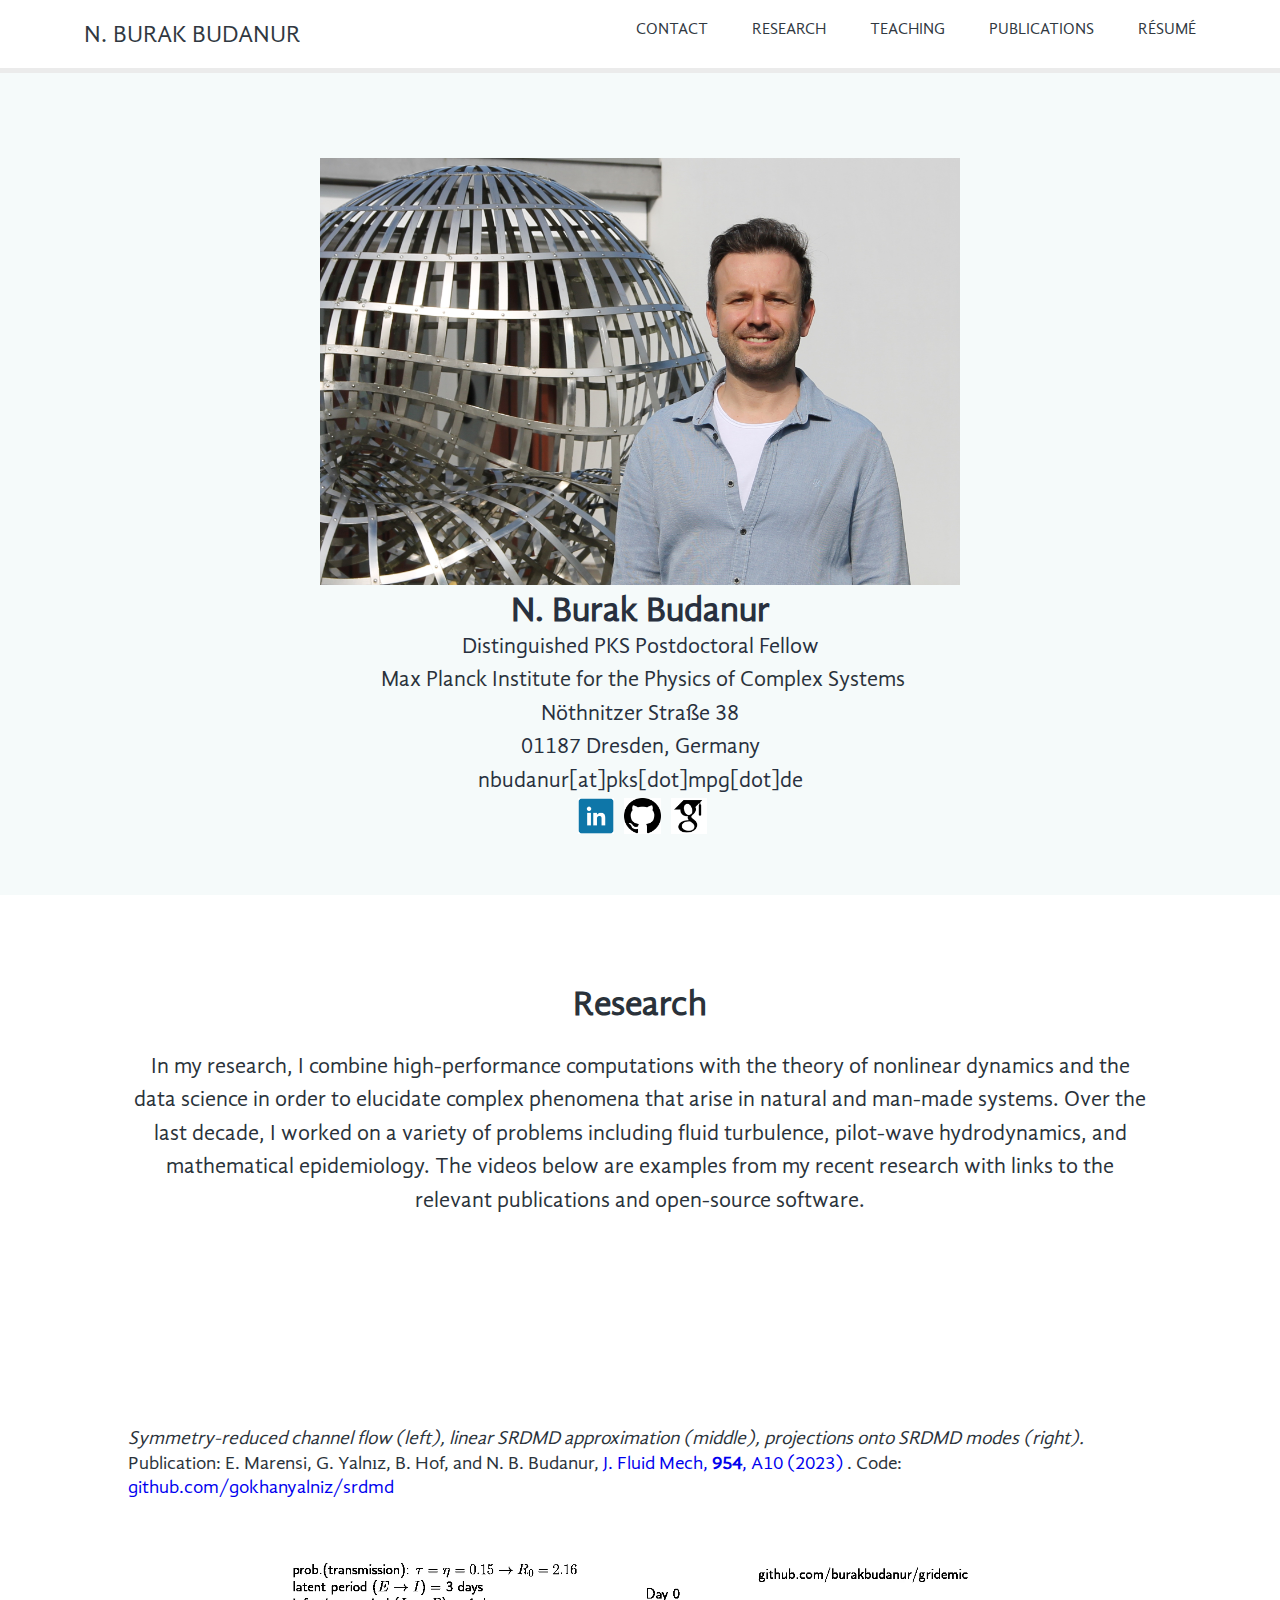
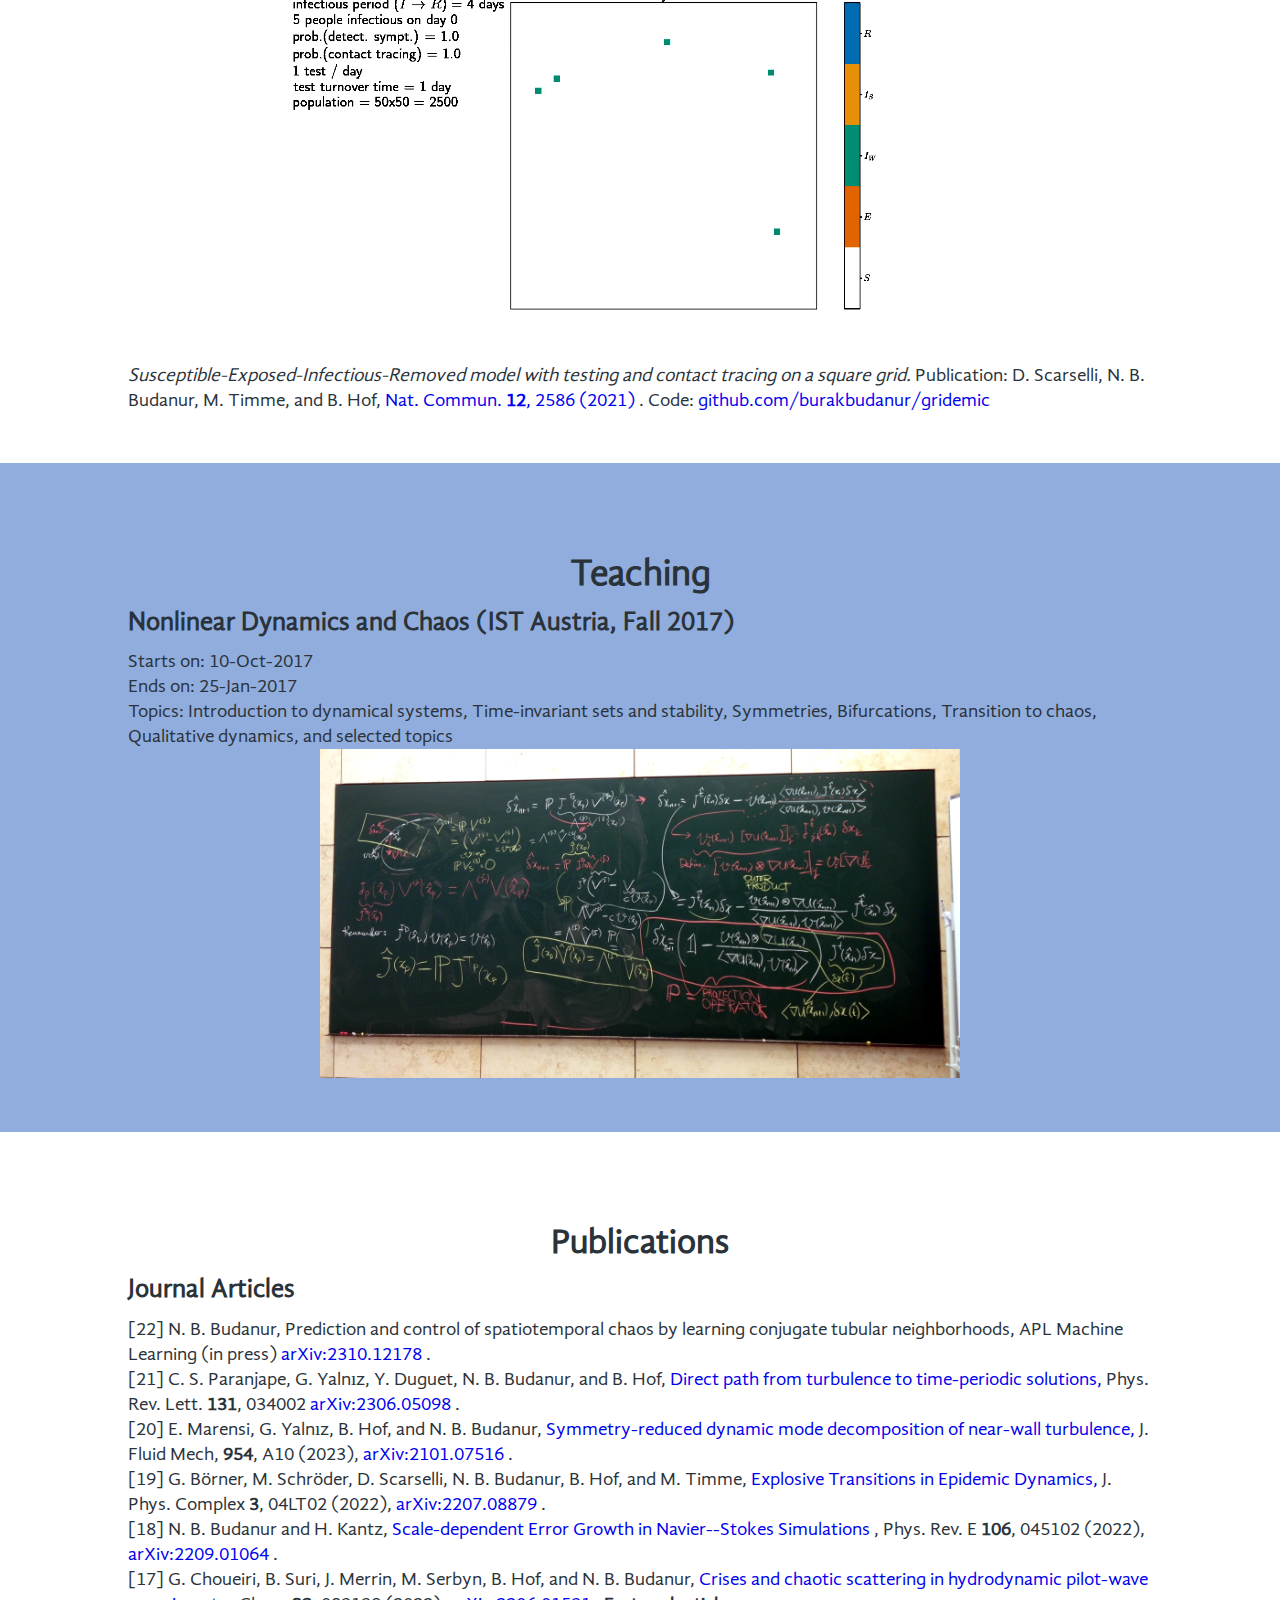
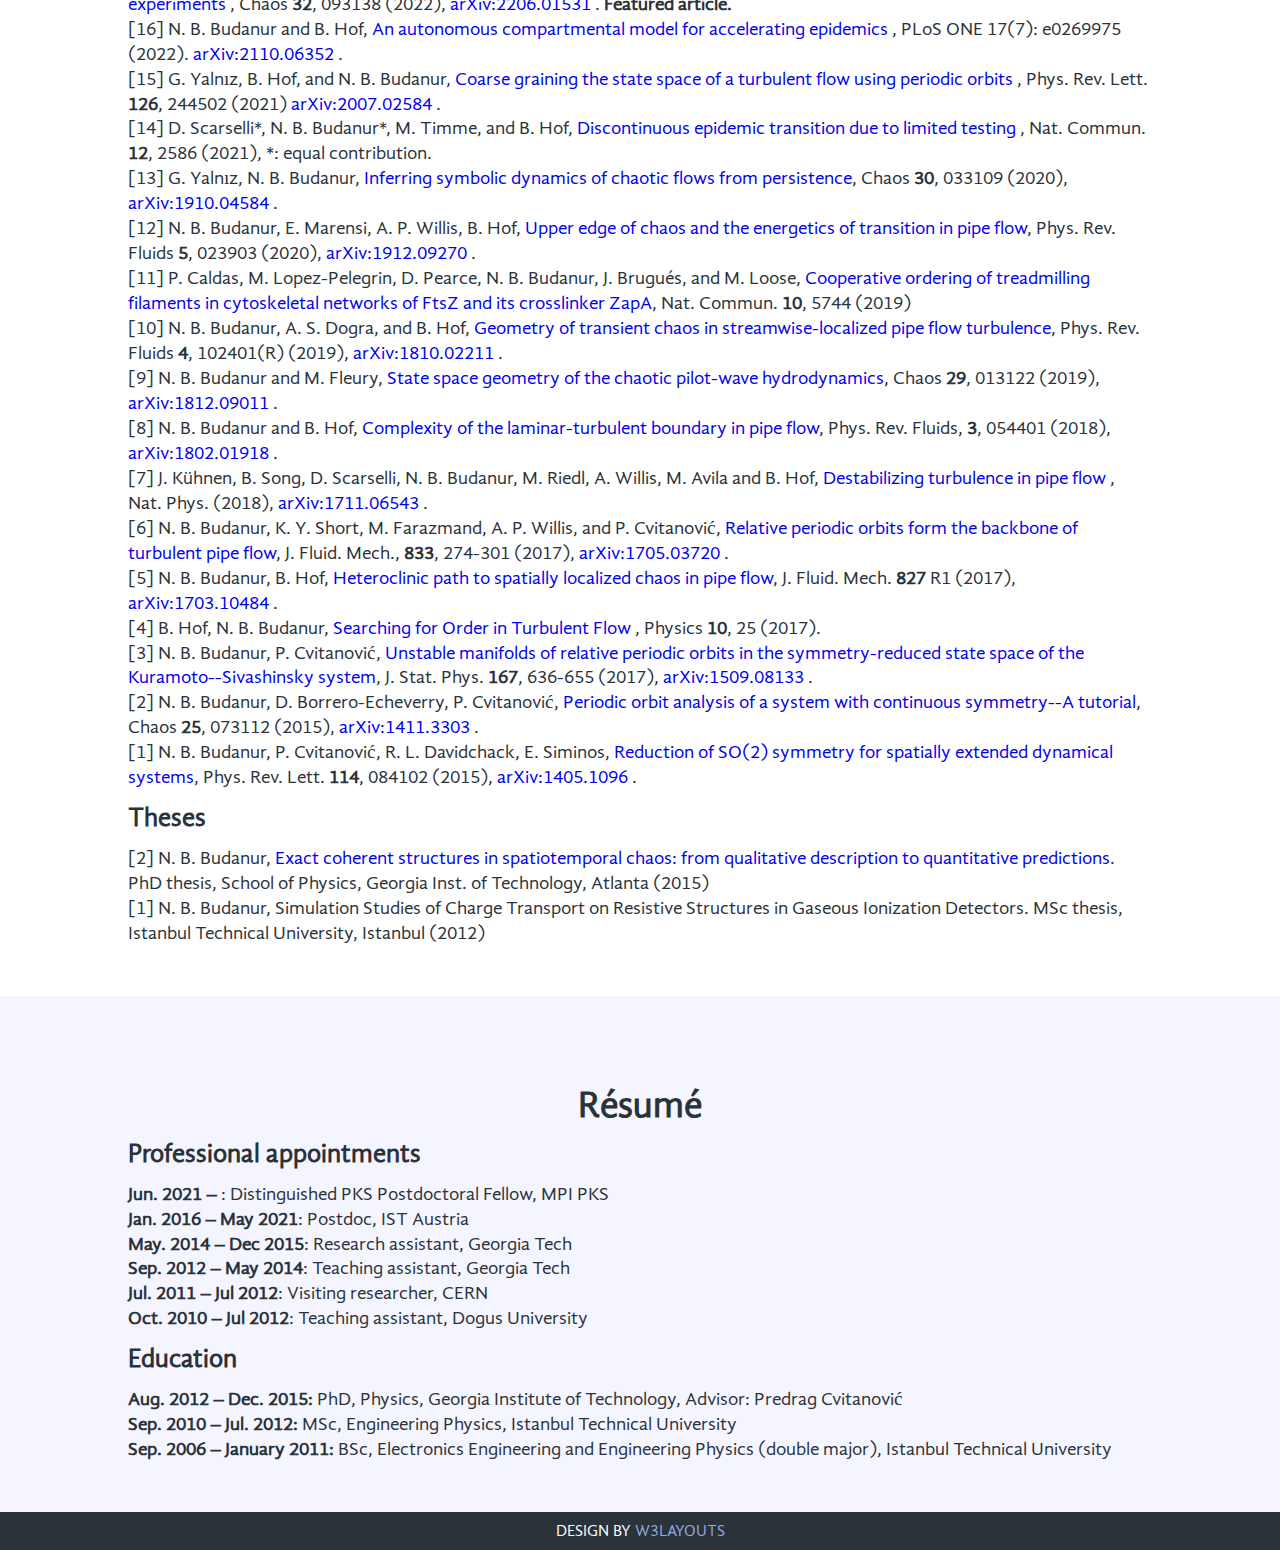
==== commit aca21b91: "publication update" ====
--- a/index.html
+++ b/index.html
@@ -163,6 +163,15 @@
 
         <h4>Journal Articles</h4>
 
+        <li>[22] N. B. Budanur, 
+            Prediction and control of spatiotemporal chaos by learning conjugate
+            tubular neighborhoods, 
+            APL Machine Learning (in press)
+            <a href="https://arxiv.org/abs/2310.12178" target="_blank">
+            arXiv:2310.12178
+            </a>.
+        </li>
+
         <li>[21] C. S. Paranjape, G. Yaln&#305;z, Y. Duguet, N. B. Budanur, and B. Hof,
             <a href="https://doi.org/10.1103/PhysRevLett.131.034002"> 
                 Direct path from turbulence to time-periodic solutions, 
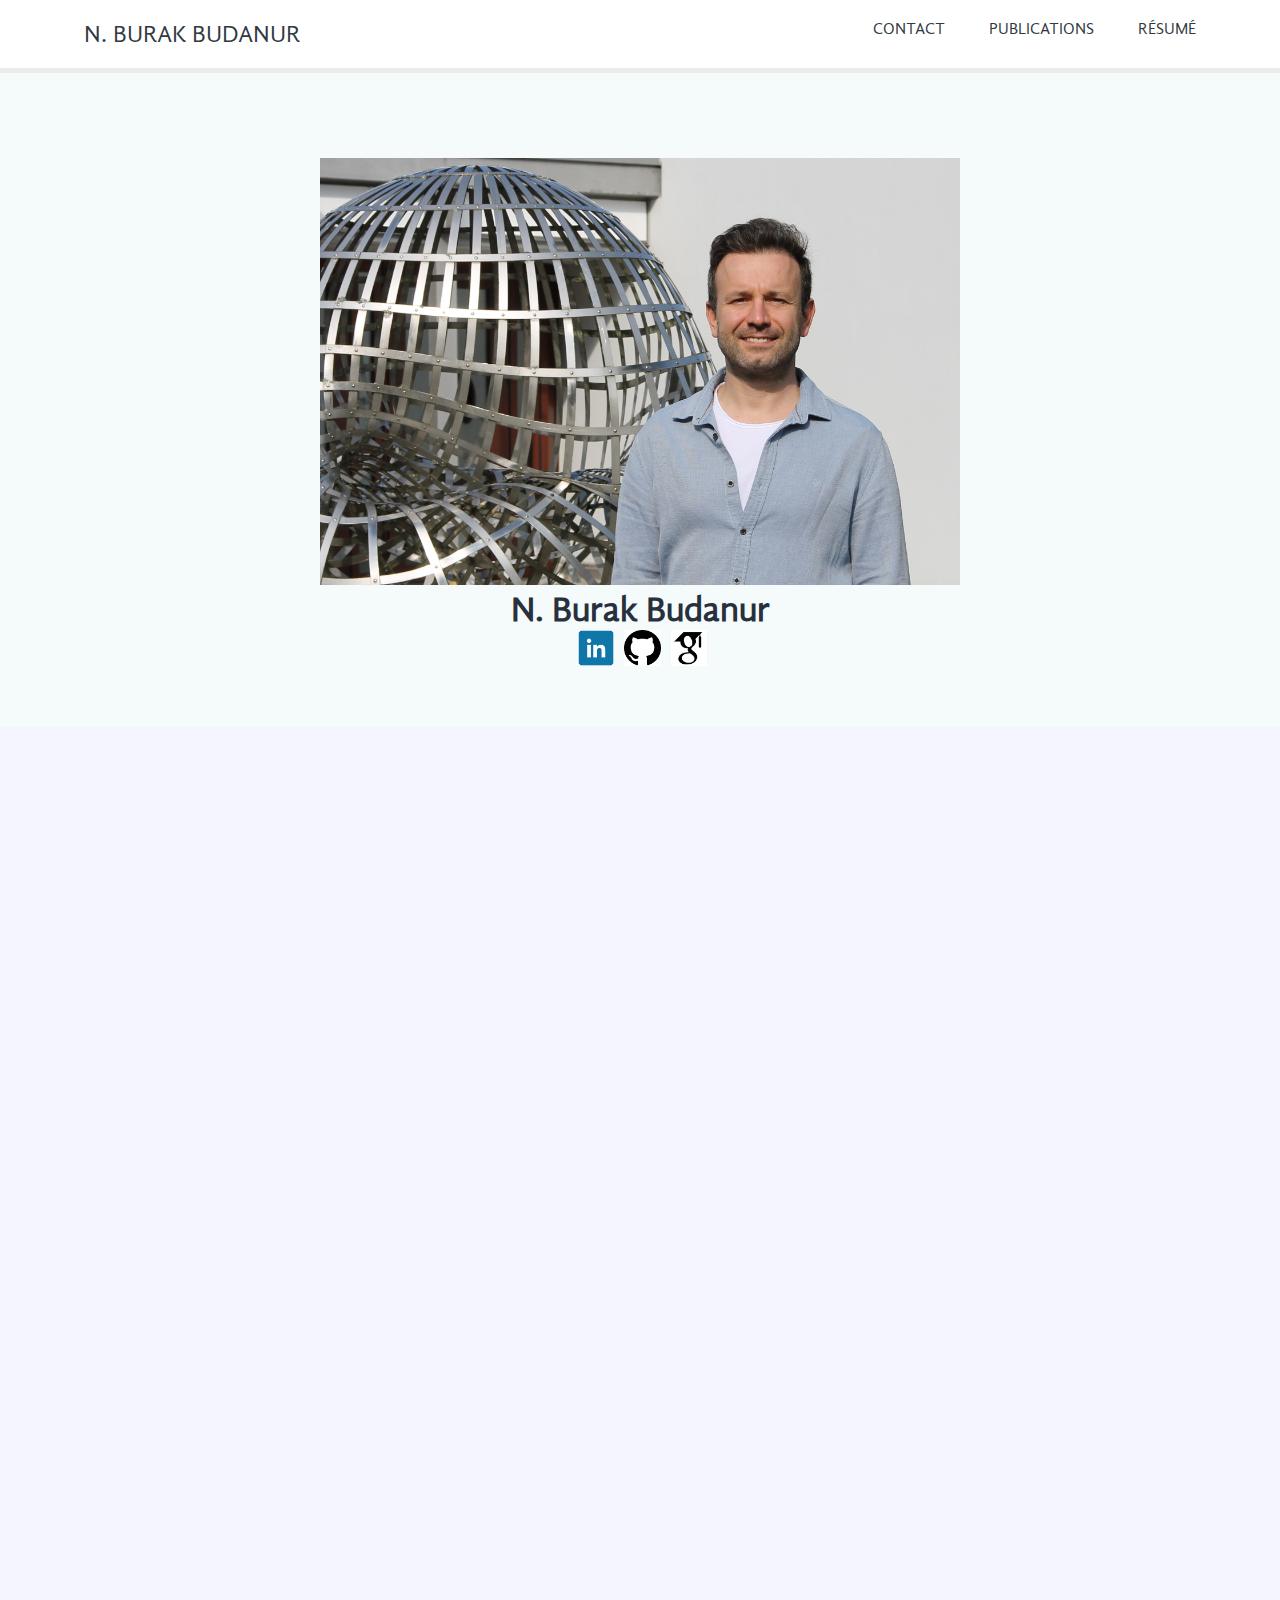
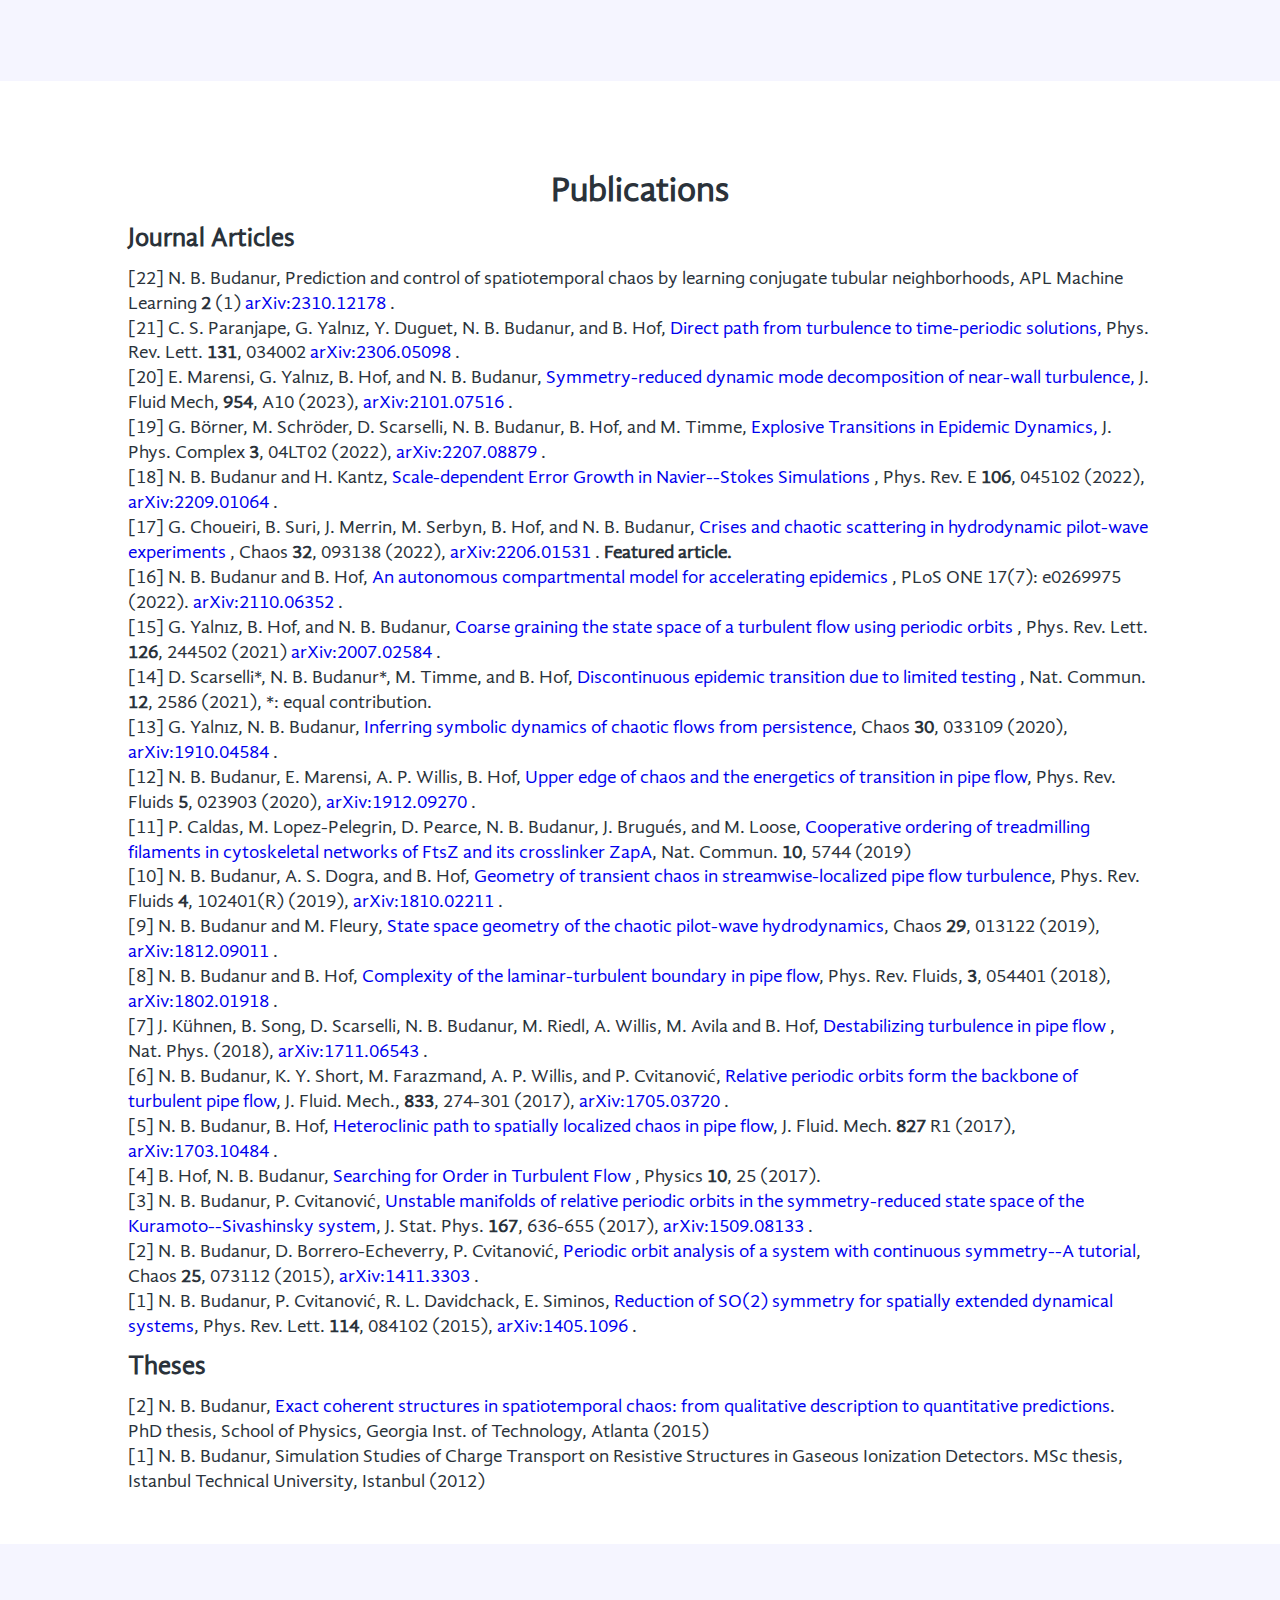
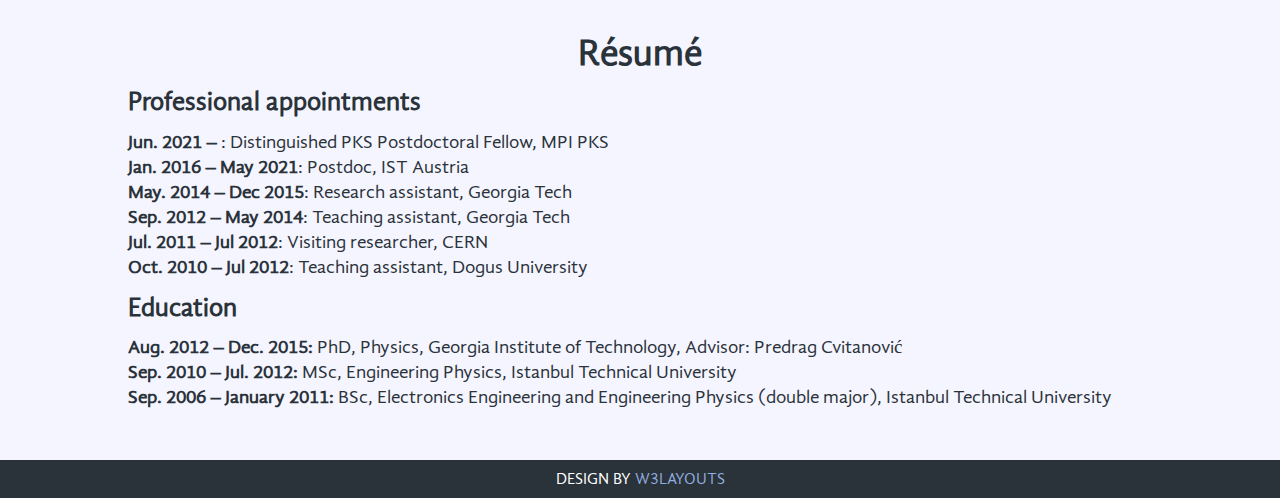
==== commit 08a1a82a: "website updates" ====
--- a/index.html
+++ b/index.html
@@ -34,8 +34,6 @@
 			<div class="top-nav">
 				<ul>
 					<li><a href="#contact" class="scroll">Contact</a></li>
-					<li><a href="#research" class="scroll">Research</a></li>
-					<li><a href="#teaching" class="scroll">Teaching</a></li>
 					<li><a href="#publications" class="scroll">Publications</a></li>
 					<li><a href="#resume" class="scroll">R&#233;sum&#233;</a></li>
 				</ul>
@@ -46,18 +44,11 @@
 	</div>
 		<!---End-wrap--->
 	<div class="content">
-		<div class="grid1" id="contact">
+		<div class="grid1" id="top">
             <br />
             <br />
 			<img width="50%" src="images/burak.png"/>
 			<h3>N. Burak Budanur</h3>
-            <p>Distinguished PKS Postdoctoral Fellow</p>
-			<p><a href="https://pks.mpg.de">
-            Max Planck Institute for the Physics of Complex Systems
-            </a></p>
-			<p>N&ouml;thnitzer Stra&szlig;e 38</p>
-			<p>01187 Dresden, Germany</p>
-			<p>nbudanur[at]pks[dot]mpg[dot]de</p>
             <p>
                 <a href="https://www.linkedin.com/in/burakbudanur">
                     <img width="5%" src="images/linkedin-icon.png">
@@ -70,93 +61,15 @@
                 </a>
             </p>
 		</div>
-		<div class="grid2" id="research">
-            <h3>Research</h3>
-			<p>
-                In my research, I combine high-performance computations with the
-                theory of nonlinear dynamics and the data science in order to
-                elucidate complex phenomena that arise in natural and man-made
-                systems. Over the last decade, I worked on a variety of problems
-                including fluid turbulence, pilot-wave hydrodynamics, and
-                mathematical epidemiology. The videos below are examples from my
-                recent research with links to the relevant publications and
-                open-source software.
-            </p>
-            <br><br><br>
-            <video autoplay loop muted>
-                <source src="videos/sdns-srdmd-projections.mp4" type="video/mp4">
-                Your browser does not support the video tag.
-            </video>            
-              <br>
-              <li><i>Symmetry-reduced channel flow (left), linear SRDMD approximation (middle), projections onto SRDMD modes (right).</i>
-                  Publication: E. Marensi, G. Yaln&#305;z, B. Hof, and N. B. Budanur,
-                  <a href="https://doi.org/10.1017/jfm.2022.1001"> 
-                    J. Fluid Mech, <b>954</b>, A10 (2023) 
-                  </a>.
-              Code: <a href="https://github.com/gokhanyalniz/srdmd" target="_blank">
-                github.com/gokhanyalniz/srdmd
-                </a>
-            </li>
-            <br><br><br>
-            <video autoplay loop muted>
-              <source src="videos/SEIIRT.mp4" type="video/mp4">
-              Your browser does not support the video tag.
-            </video>            
-            <br>
-            <li><i>Susceptible-Exposed-Infectious-Removed model with testing and 
-                contact tracing on a square grid.</i>
-                Publication: D. Scarselli, N. B. Budanur, M. Timme, and B. Hof,
-            <a href="https://doi.org/10.1038/s41467-021-22725-9" target="_blank">
-                Nat. Commun. <b>12</b>, 2586 (2021)
-            </a>.
-            Code: <a href="https://github.com/burakbudanur/gridemic" target="_blank">
-                github.com/burakbudanur/gridemic
-            </a>
-            <!-- </li>
-            <br>
-            <video autoplay loop muted>
-              <source src="videos/ChaosAttrSmall.mp4" type="video/mp4">
-              Your browser does not support the video tag.
-            </video>
-            <br>
-            <li><i>Pilot wave chaos</i> and the underlying attractor,
-                revealed after symmetry-reduction.</li>    
-            <li><i>Left</i>: Simulated dynamics of a chaotic pilot-wave system.
-               <i>Right</i>: Underlying attractor revealed via symmetry reduction.
-               C: Circular equilibrium with positive angular momentum,
-               &#963; C: Circular equilibrium with negative angular momentum
-               (N. B. Budanur and M. Fleury, 2019,
-               <a href="https://doi.org/10.1063/1.5058279">
-               <i>Chaos,</i> <b>29</b>, 013122</a>). All rights reserved.
-            </li>
-            <br>
-            <li><i>Transition to turbulence</i> in
-            pipe flow captured on the unstable manifold of a traveling wave
-            solution.</li>
-            <br>
-            <video autoplay loop muted>
-              <source src="videos/transition.mp4" type="video/mp4">
-              Your browser does not support the video tag.
-            </video>
-            <br>
-            <li><i>Left</i>: Motion on the unstable manifold.
-               <i>Right</i>: Flow structures during the transition to turbulence
-               (N. B. Budanur and B. Hof, 2018,
-               <a href="https://doi.org/10.1103/PhysRevFluids.3.054401">
-               <i>Phys. Rev. Fluids,</i> <b>3</b>, 054401</a>). All rights reserved.</li> -->
-        </div>
-		<div class="grid3" id="teaching">
-            <h3>Teaching</h3>
-            <h4>Nonlinear Dynamics and Chaos (IST Austria, Fall 2017)</h4>
-            <li>Starts on: 10-Oct-2017</li>
-            <li>Ends on: 25-Jan-2017</li>
-            <li>Topics: Introduction to dynamical systems,
-            Time-invariant sets and stability, Symmetries, Bifurcations,
-            Transition to chaos, Qualitative dynamics, and selected topics
-            </li>
-            <img src="images/board.png" />
-            </div>
-	    <div class="grid2" id="publications">
+
+        <div class="grid4" id="contact">
+            <iframe 
+            src="https://docs.google.com/forms/d/e/1FAIpQLSdy8hDAbNc4Fqc7HtSGUn05fhyOM4ExXdu8puFljVND5dTzQw/viewform?embedded=true" 
+            width="100%" height="850" frameborder="0" marginheight="0" marginwidth="0">Loading…
+            </iframe>
+		</div>
+
+        <div class="grid2" id="publications">
             <h3>Publications</h3>
 
 	    <!-- <h4>Preprints</h4> -->
@@ -166,7 +79,7 @@
         <li>[22] N. B. Budanur, 
             Prediction and control of spatiotemporal chaos by learning conjugate
             tubular neighborhoods, 
-            APL Machine Learning (in press)
+            APL Machine Learning <b>2</b> (1)
             <a href="https://arxiv.org/abs/2310.12178" target="_blank">
             arXiv:2310.12178
             </a>.
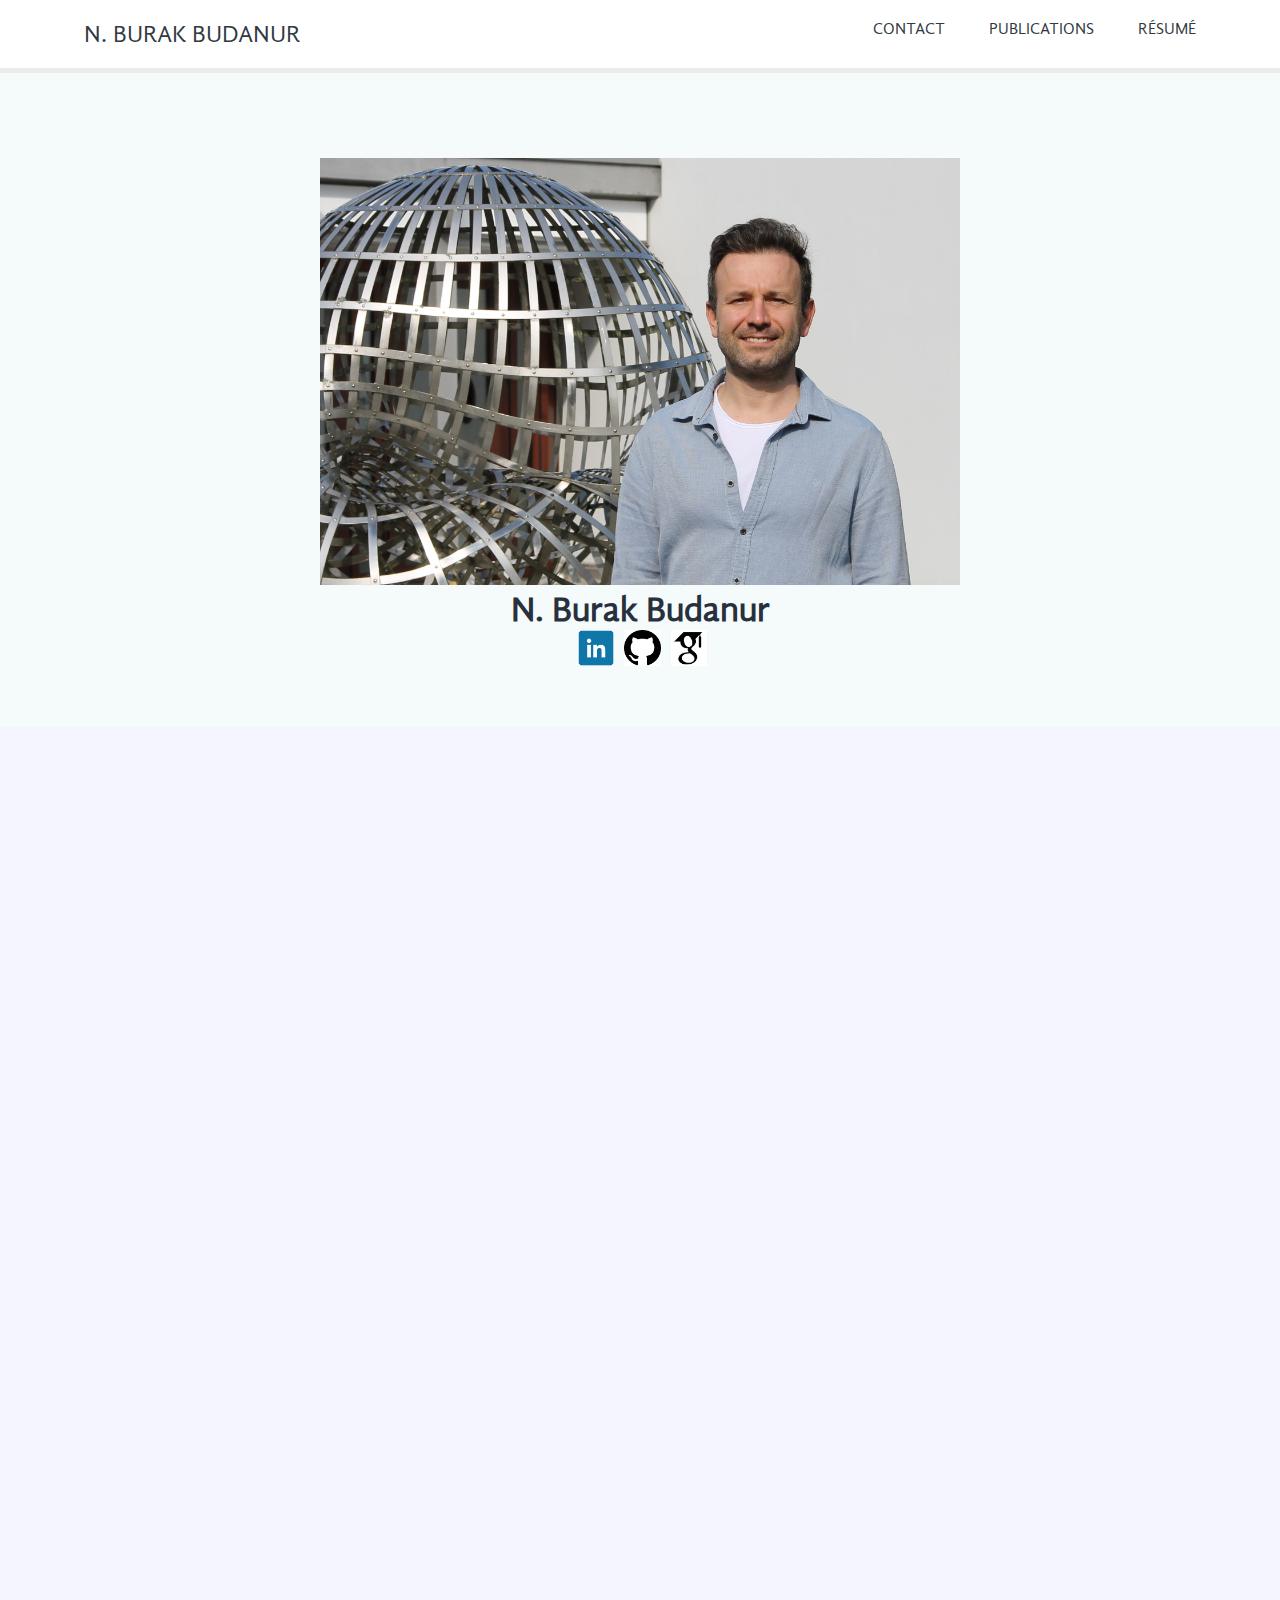
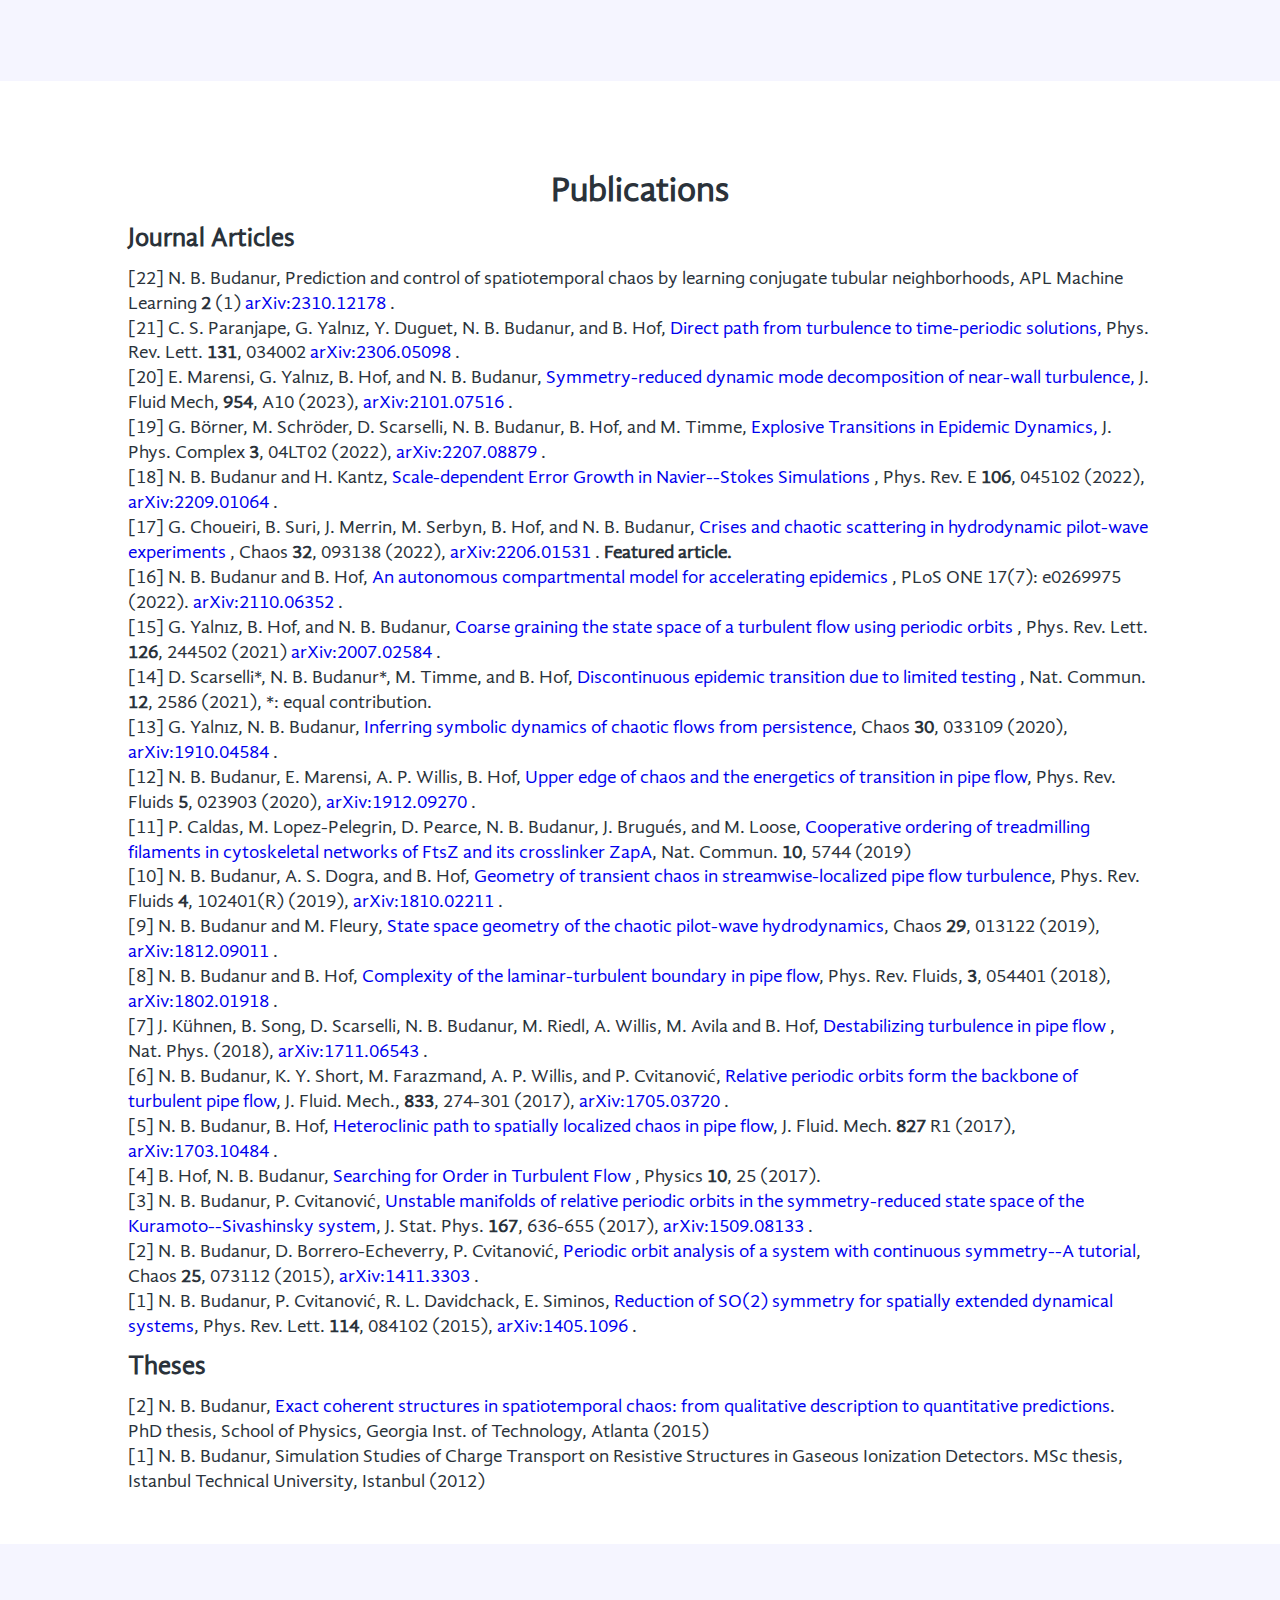
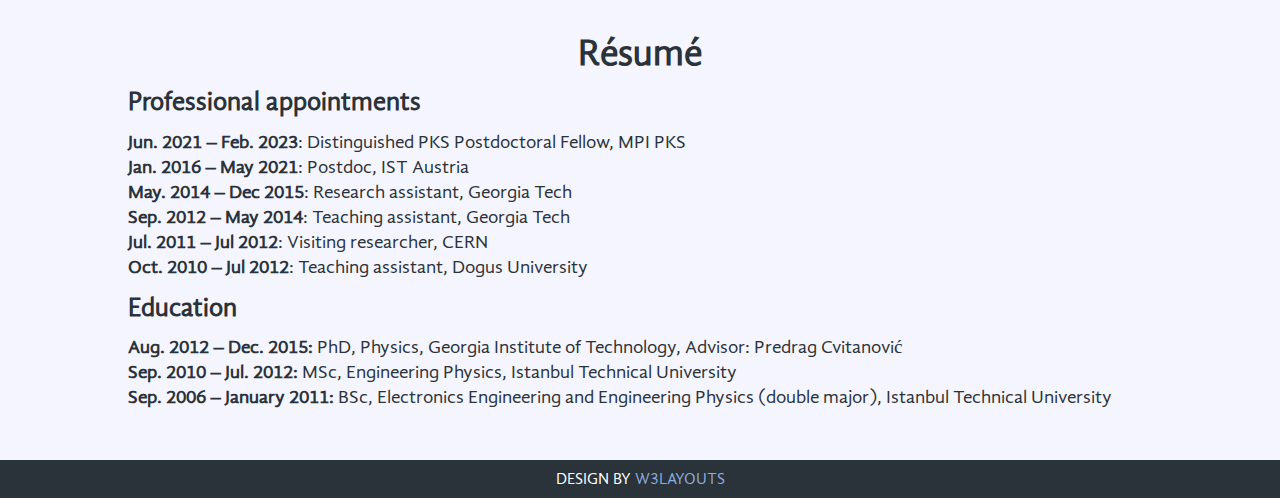
==== commit 390393c0: "resume update" ====
--- a/index.html
+++ b/index.html
@@ -281,7 +281,7 @@
 			<h3>R&#233;sum&#233;</h3>
 
 			<h4>Professional appointments</h4>
-            <li><b>Jun. 2021 &ndash; </b>: Distinguished PKS Postdoctoral Fellow, MPI PKS</li>
+            <li><b>Jun. 2021 &ndash; Feb. 2023</b>: Distinguished PKS Postdoctoral Fellow, MPI PKS</li>
             <li><b>Jan. 2016 &ndash; May 2021</b>: Postdoc, IST Austria</li>
             <li><b>May. 2014 &ndash; Dec 2015</b>: Research assistant, Georgia Tech</li>
             <li><b>Sep. 2012 &ndash; May 2014</b>: Teaching assistant, Georgia Tech</li>
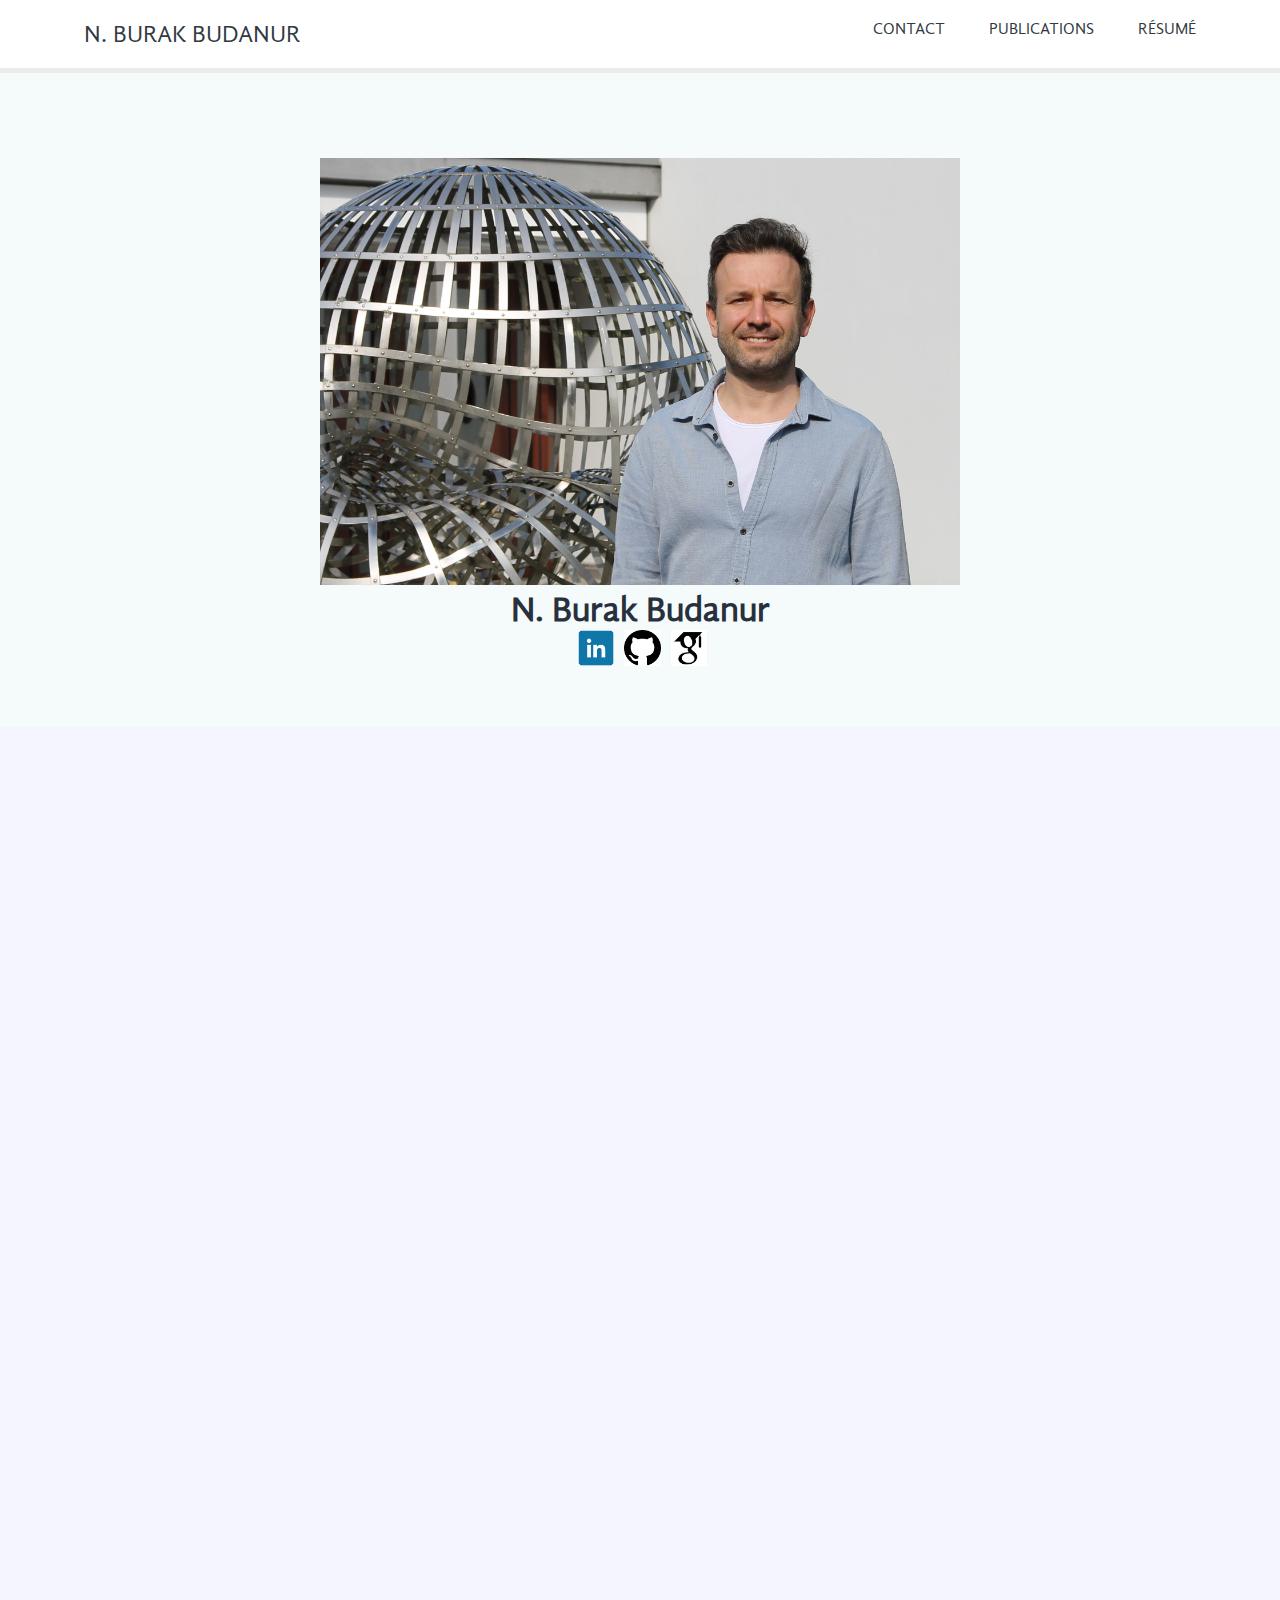
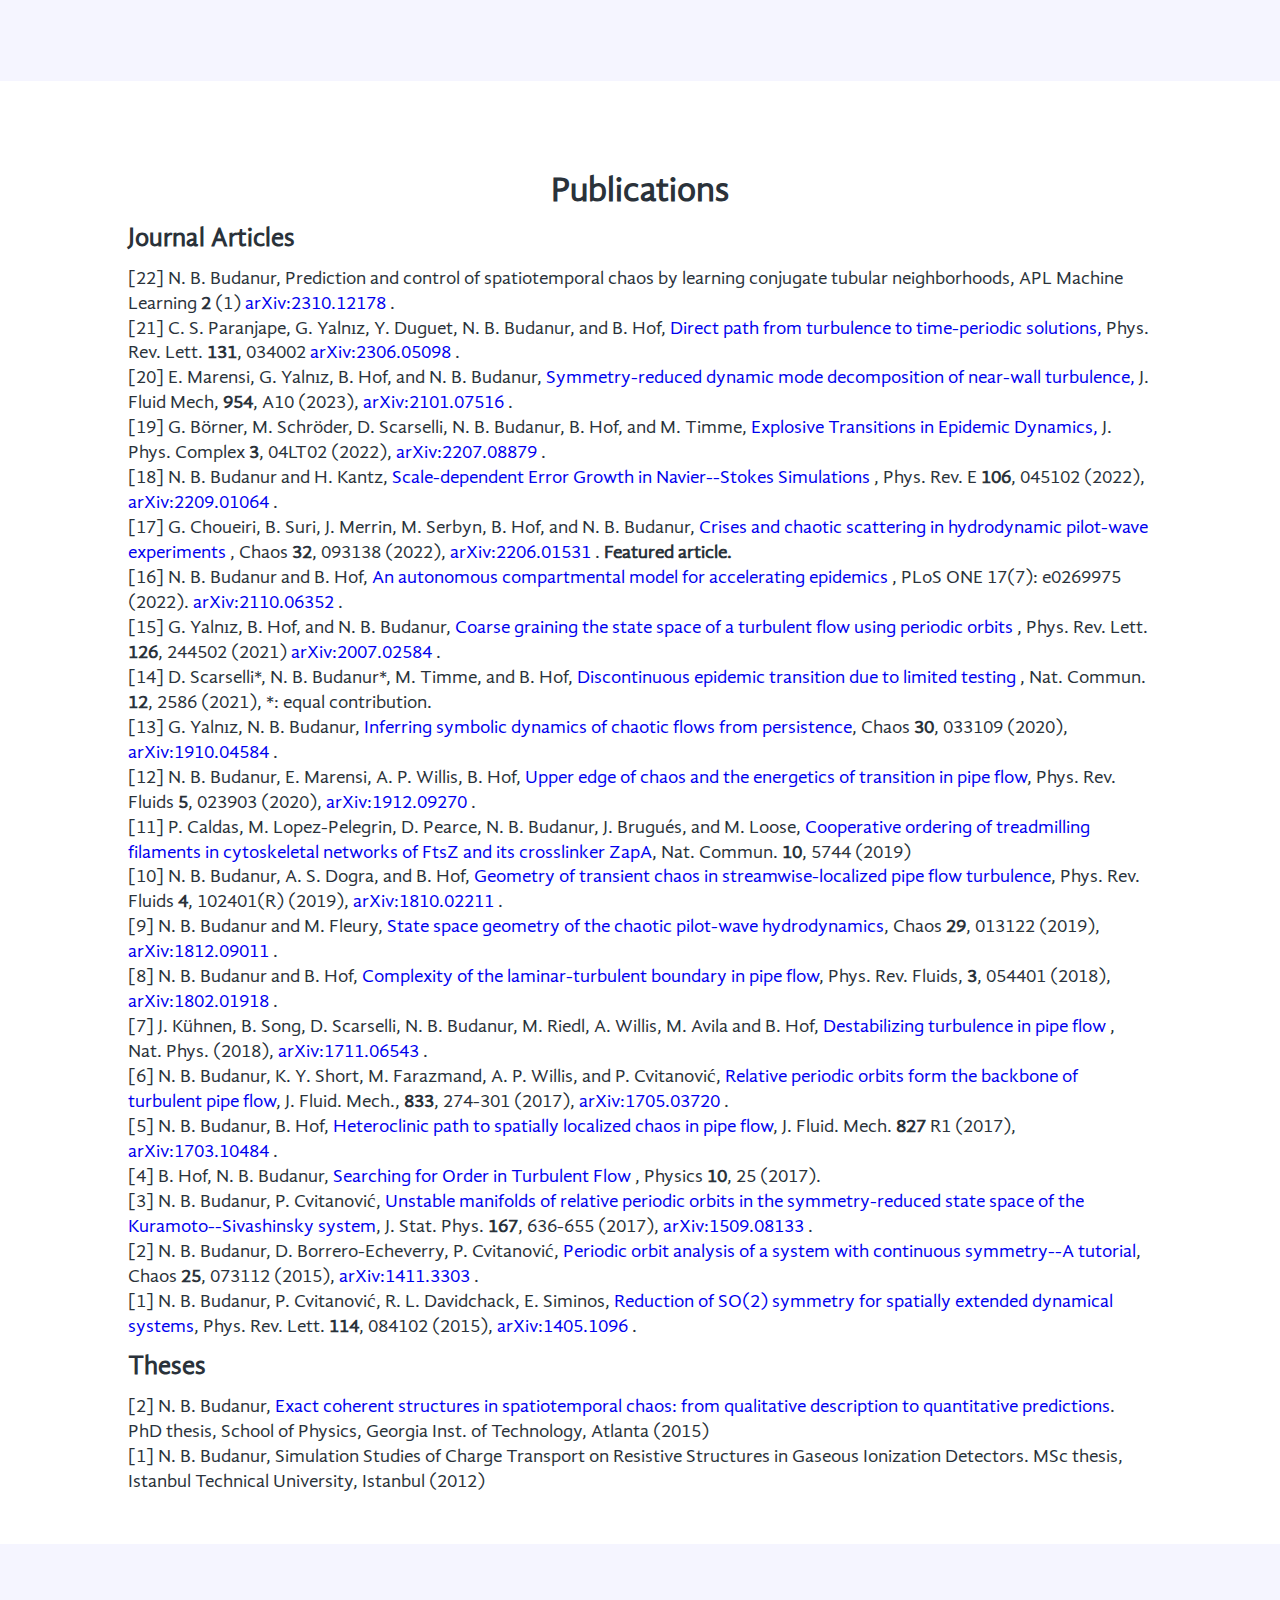
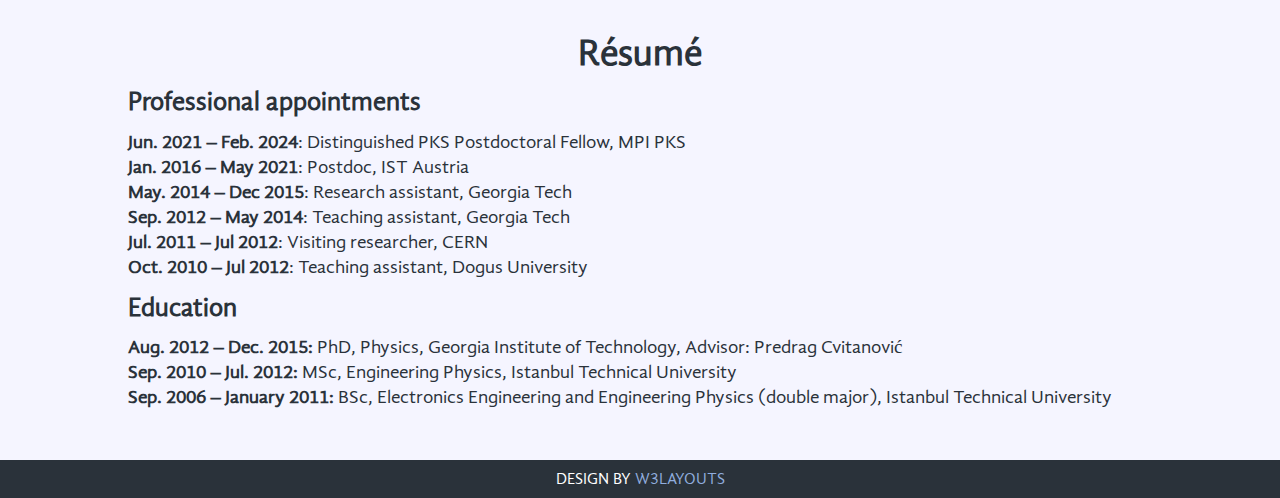
==== commit eb4d62a7: "corrected the year" ====
--- a/index.html
+++ b/index.html
@@ -281,7 +281,7 @@
 			<h3>R&#233;sum&#233;</h3>
 
 			<h4>Professional appointments</h4>
-            <li><b>Jun. 2021 &ndash; Feb. 2023</b>: Distinguished PKS Postdoctoral Fellow, MPI PKS</li>
+            <li><b>Jun. 2021 &ndash; Feb. 2024</b>: Distinguished PKS Postdoctoral Fellow, MPI PKS</li>
             <li><b>Jan. 2016 &ndash; May 2021</b>: Postdoc, IST Austria</li>
             <li><b>May. 2014 &ndash; Dec 2015</b>: Research assistant, Georgia Tech</li>
             <li><b>Sep. 2012 &ndash; May 2014</b>: Teaching assistant, Georgia Tech</li>
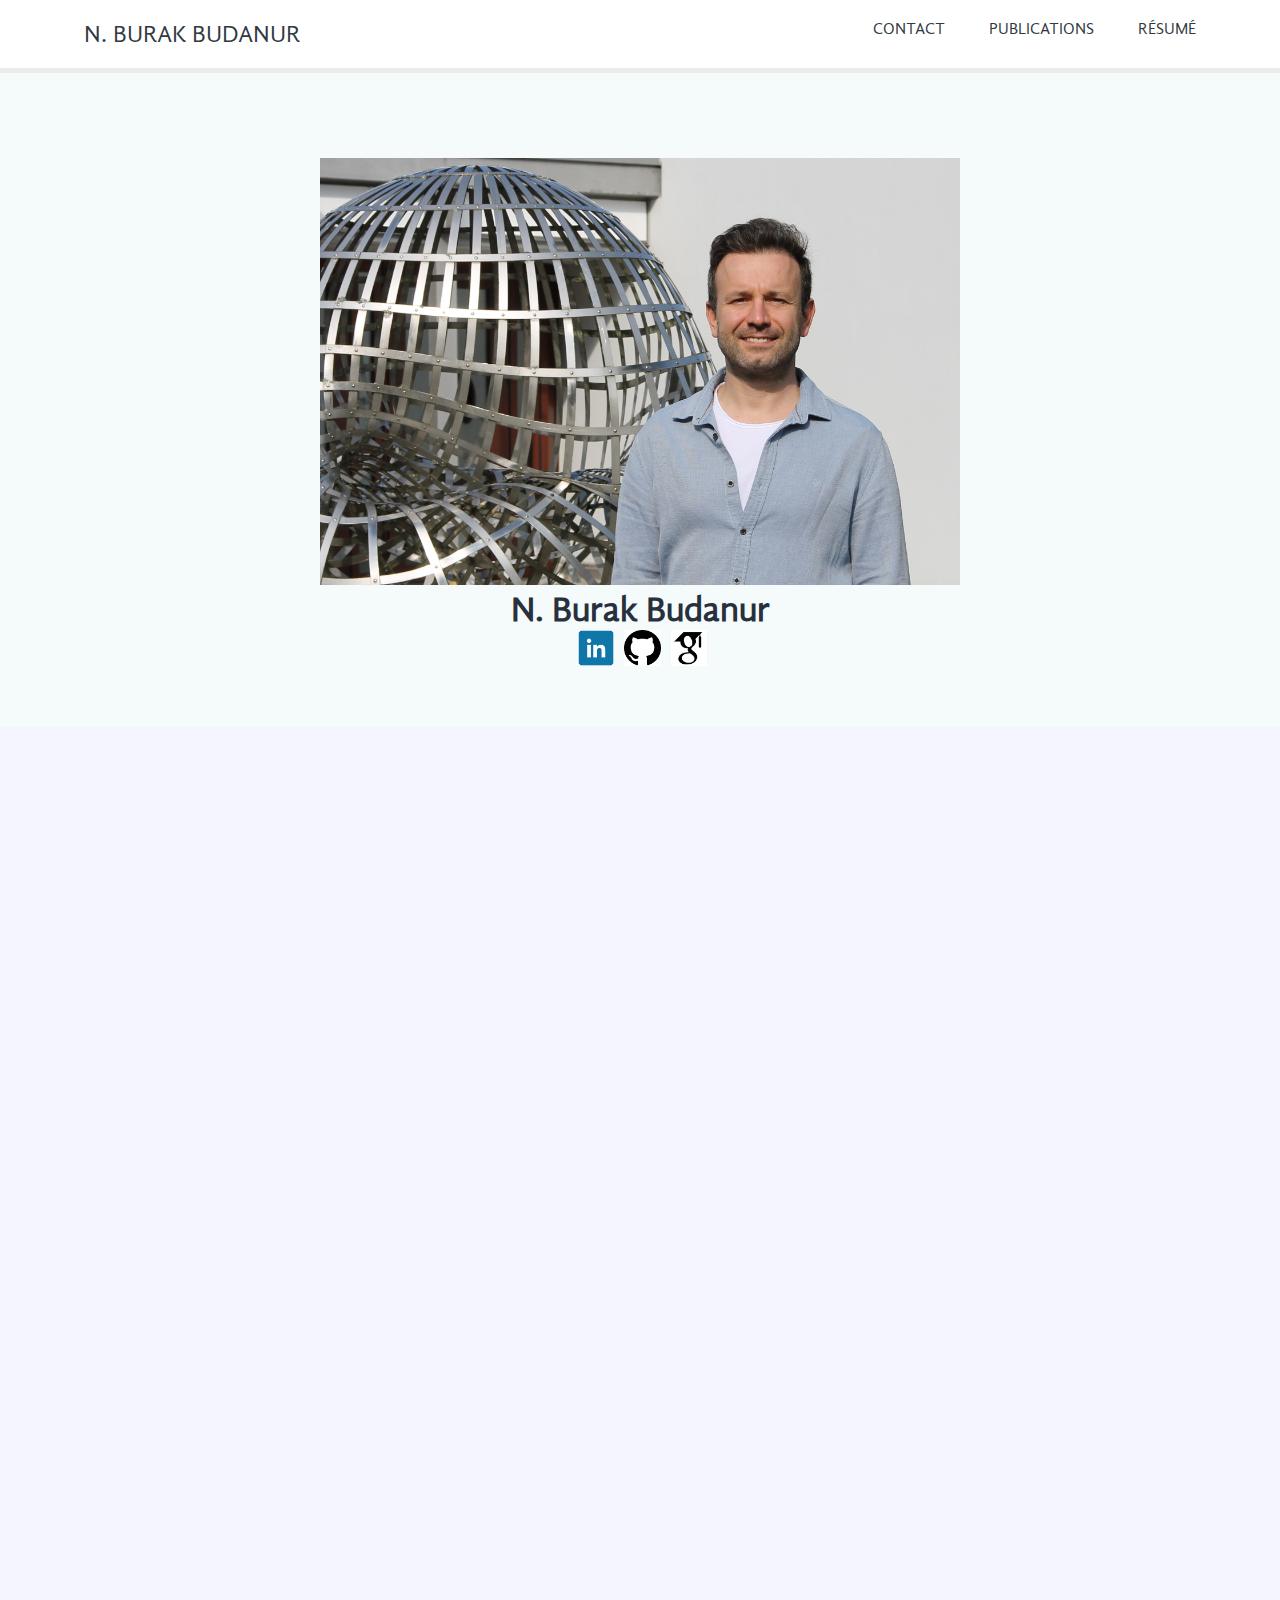
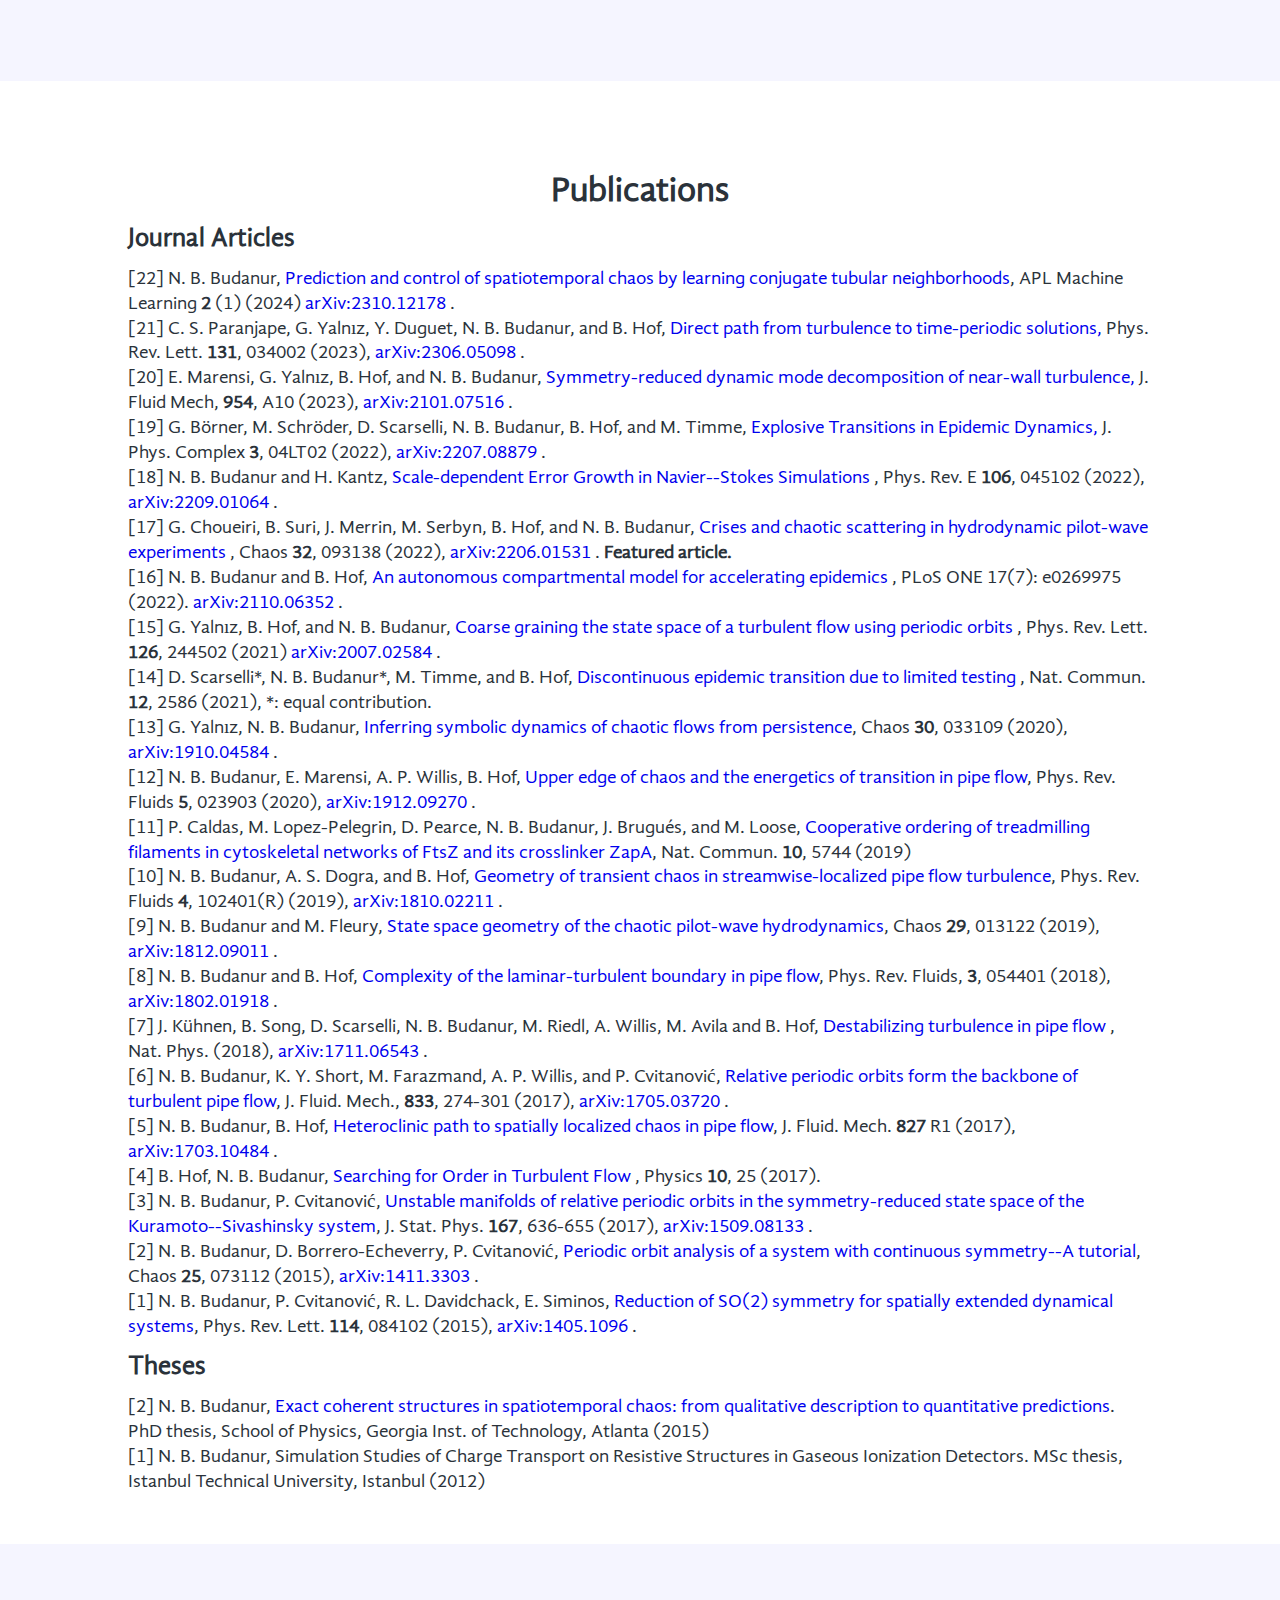
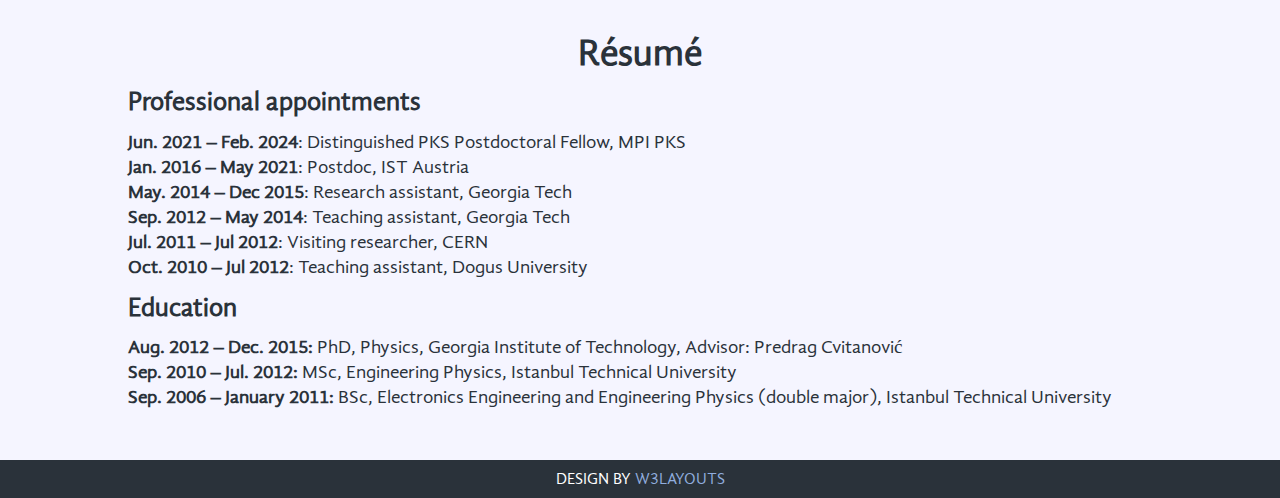
==== commit 3c18e2d0: "corrected a couple references" ====
--- a/index.html
+++ b/index.html
@@ -77,9 +77,10 @@
         <h4>Journal Articles</h4>
 
         <li>[22] N. B. Budanur, 
+            <a href="https://doi.org/10.1063/5.0181022">
             Prediction and control of spatiotemporal chaos by learning conjugate
-            tubular neighborhoods, 
-            APL Machine Learning <b>2</b> (1)
+            tubular neighborhoods</a>, 
+            APL Machine Learning <b>2</b> (1) (2024)
             <a href="https://arxiv.org/abs/2310.12178" target="_blank">
             arXiv:2310.12178
             </a>.
@@ -89,7 +90,7 @@
             <a href="https://doi.org/10.1103/PhysRevLett.131.034002"> 
                 Direct path from turbulence to time-periodic solutions, 
             </a>
-            Phys. Rev. Lett. <b>131</b>, 034002
+            Phys. Rev. Lett. <b>131</b>, 034002 (2023),
             <a href="https://arxiv.org/abs/2306.05098" target="_blank">
             arXiv:2306.05098
             </a>.
